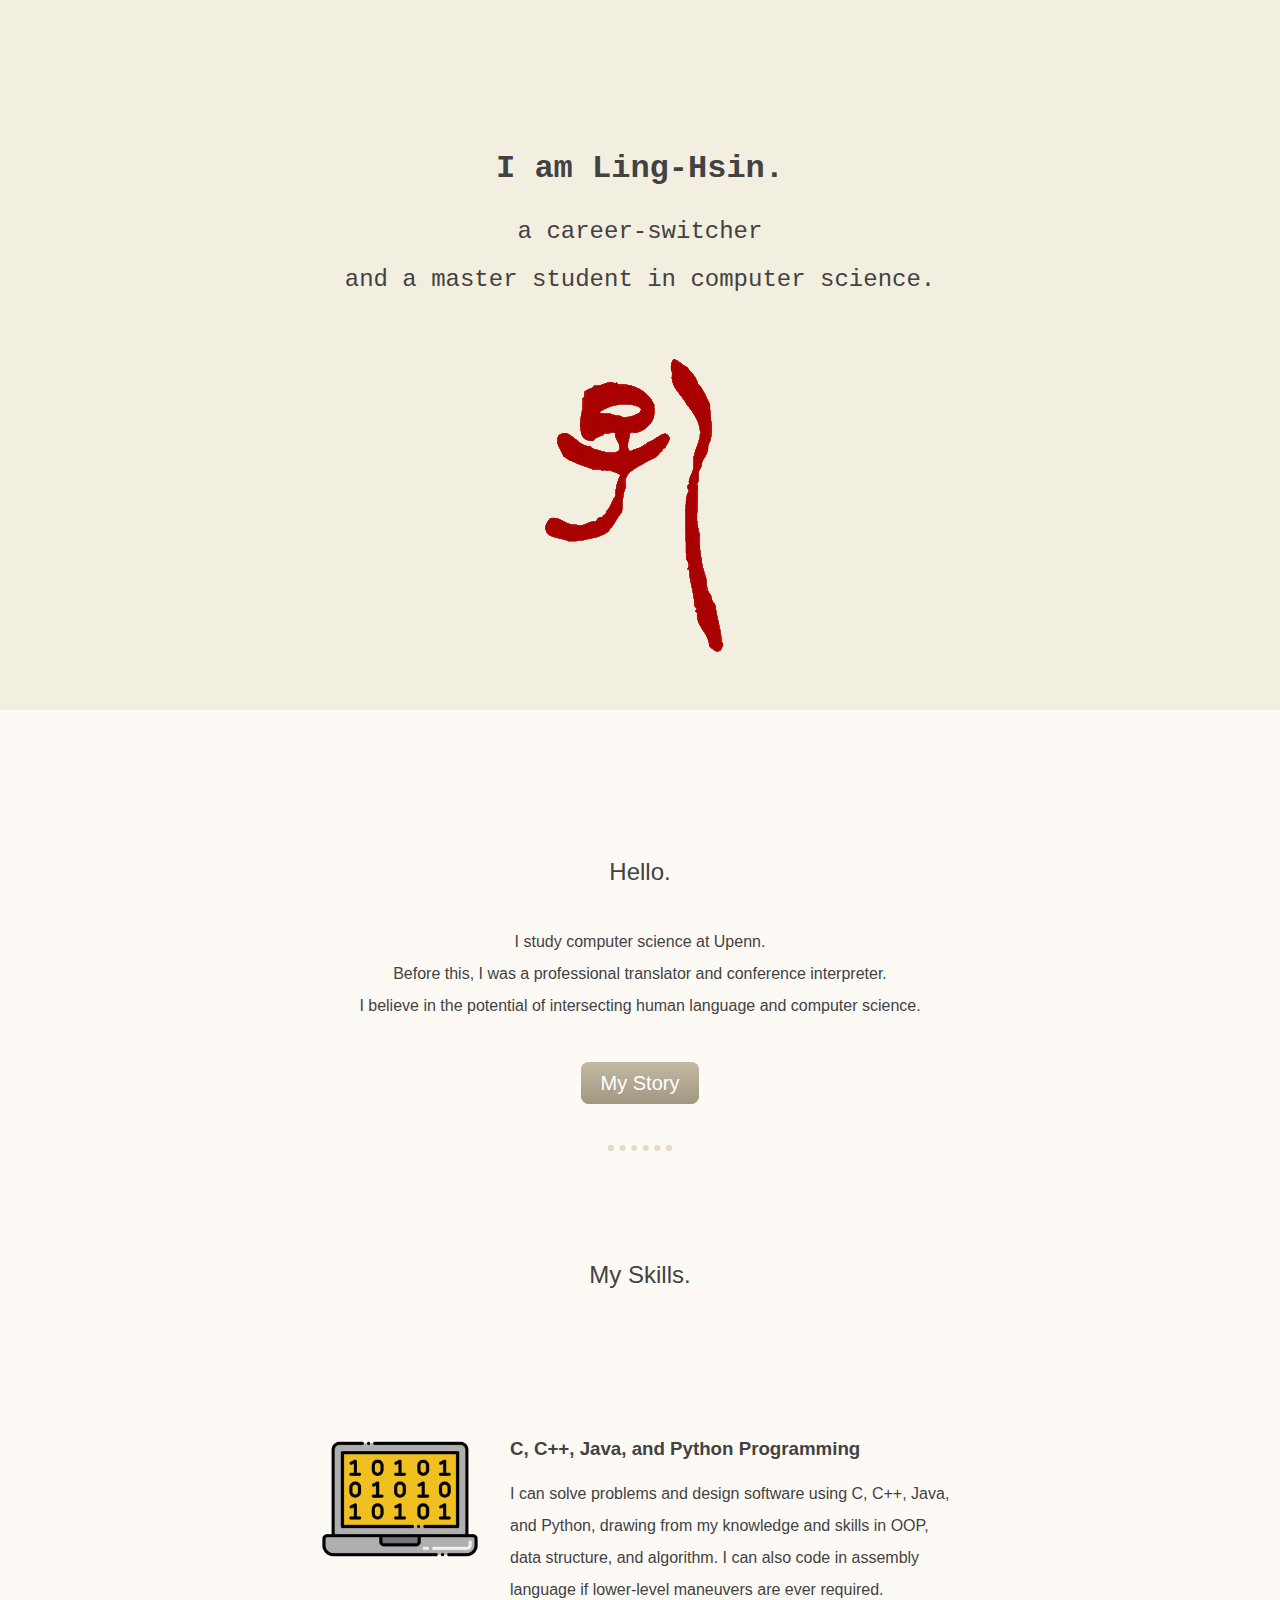
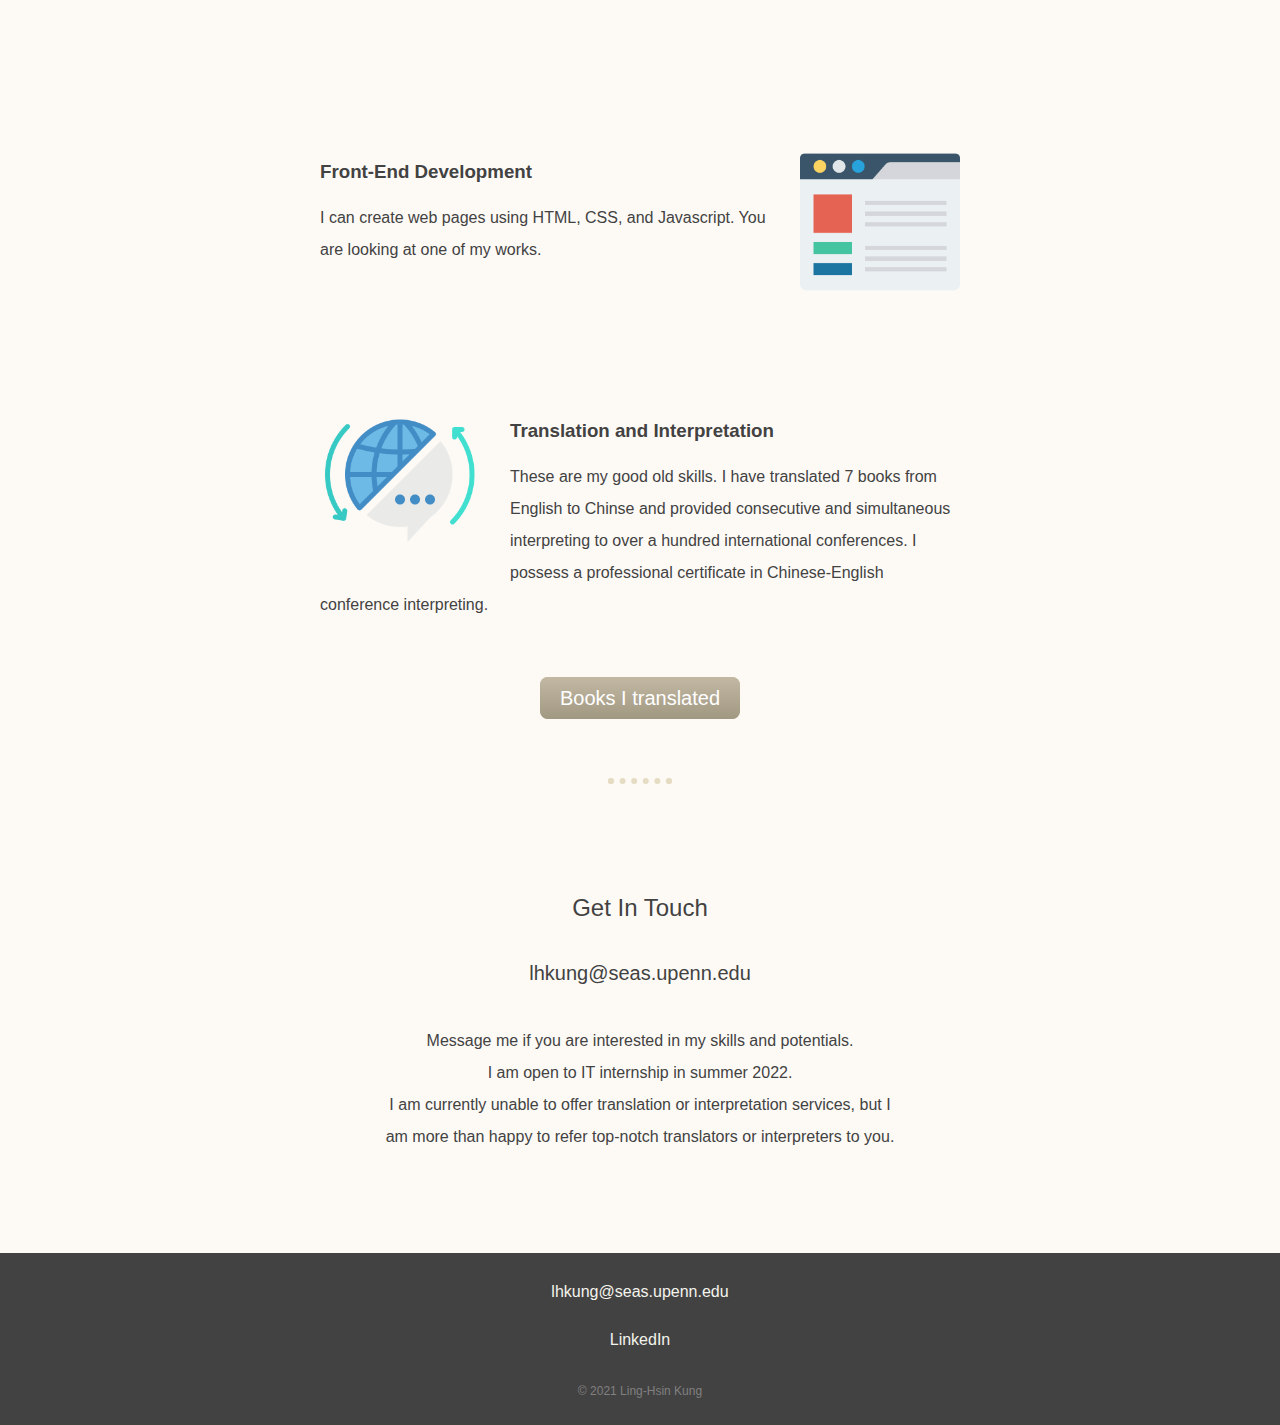
==== page/index.html @ 7a42a55a "initial commit" ====
<!DOCTYPE html>
<html lang="en" dir="ltr">
  <head>
    <meta charset="utf-8">

    <title>Ling-Hsin's Personal Site</title>
    <link rel="stylesheet" href="CSS/style.css">
    <link rel="icon" href="images/favicon.png">
  </head>
  <body>
    <div class="top-container">
      <h1>I am Ling-Hsin.</h1>
      <h2 class="subtitle">a career-switcher<br>and a master student in computer science.</h2>
      <img class="kung" src="images/kung.png" alt="">
    </div>
    <div class="middle-container">
      <div class="profile">
        <img class="figure" src="" alt="">
        <h2>Hello.</h2>
        <p class="intro">I study computer science at Upenn. <br>Before this, I was a professional translator and conference interpreter.
        <br>I believe in the potential of intersecting human language and computer science.</p>
        <a class="my-story-BTN" href="my_story.html">My Story</a>
      </div>
      <hr>
      <div class="skills">
        <h2>My Skills.</h2>
        <div class="skill-row">
          <img class="skill-image-1" src="images/programing.png" alt="">
          <h3>C, C++, Java, and Python Programming</h3>
          <p>I can solve problems and design software using C, C++, Java, and Python, drawing from my knowledge and skills in OOP, data structure, and algorithm. I can also code in assembly language if lower-level maneuvers are ever required.</p>
        </div>
        <div class="skill-row">
          <img class="skill-image-2" src="images/web.png" alt="">
          <h3>Front-End Development</h3>
          <p>I can create web pages using HTML, CSS, and Javascript. You are looking at one of my works.</p>
        </div>
        <div class="skill-row-final">
          <img class="skill-image-3" src="images/translating.png" alt="">
          <h3>Translation and Interpretation</h3>
          <p>These are my good old skills. I have translated 7 books from English to Chinse and provided consecutive and simultaneous interpreting to over a hundred international conferences. I possess a professional certificate in Chinese-English conference interpreting.</p>
        </div>
          <a class="translated-BTN" href="translated.html">Books I translated</a>
      </div>
      <br>
    <hr>
      <div class="contact-me">
        <h2>Get In Touch</h2>
        <a class="contact-link" href="mailto:lhkung@seas.upenn.edu">lhkung@seas.upenn.edu</a>
        <p class="contact-message">Message me if you are interested in my skills and potentials.
        <br> I am open to IT internship in summer 2022.
        <br> I am currently unable to offer translation or interpretation services, but I am more than happy to refer top-notch translators or interpreters to you.</p>
      </div>
    </div>
    <div class="bottom-container">
      <a class="footer-link" href="mailto:lhkung@seas.upenn.edu">lhkung@seas.upenn.edu</a>
      <a class="footer-link" href="https://www.linkedin.com/in/ling-hsin-kung-67070992/">LinkedIn</a>
      <p class="copyright">© 2021 Ling-Hsin Kung</p>
    </div>
  </body>
</html>
---- page/CSS/style.css ----
.top-container{
  position: relative;
  background-color: #F3EFE0;
  padding-top: 100px;
  height: 610px;
}
.middle-container{
  margin: 100px 0;
}
.bottom-container{
  position: relative;
  background-color: #434242;
  padding: 20px 0 10px 0;
  color: grey;
}
.subtitle{
  font-family: monospace;
}

.intro{
  width: 50%;
  margin: auto;
}
.kung{
  margin: auto;
}


h1{
  font-size: 2rem;
  margin-top: 50px;
  color: #434242;
  font-family: monospace;

}
h2{
  font-size:1.5rem;
  color: #434242;
  font-weight: normal;
  padding-bottom: 10px;
  font-family: 'Open Sans', sans-serif;
  line-height: 2;

}
body{
  background-color: #FDFAF6;
  color: #434242;
  margin:0px;
  text-align: center;
  font-family: 'Open Sans', sans-serif;
  font-weight: 300;

}
p{
  line-height: 2;
}
hr{
  border: dotted #E5DCC3 6px;
  border-bottom: none;
  width: 4%;
  margin: 100px auto;
}
a{
  color: #434242;
  margin: 10px 20px;
  text-decoration: none;
}
a:hover{
  color: ;
}
.top-cloud{
  position: absolute;
  right: 300px;
  top: 50px;
}
.bottom-cloud{
  position: absolute;
  left: 300px;
  bottom: 350px;
}
.mountain{
  position: absolute;
  bottom: 0;
  right: 300px;
}
.skill-row{
  width: 50%;
  margin: 100px auto 100px auto;
  text-align: left;
  padding: 10px;
}
.skill-row-final{
  width: 50%;
  margin: 100px auto 100px auto;
  text-align: left;
  padding-top: 10px;
  margin-bottom: 0px;

}
.skill-image-1{
  width: 25%;
  float: left;
  margin-right: 30px;
}
.skill-image-2{
  width: 25%;
  float: right;
  margin-left: 30px;
}
.skill-image-3{
  width: 25%;
  float: left;
  margin-right: 30px;
}
.contact-link{
  font-size: 1.25rem;
}
.contact-link:hover{
  color: grey;
}

.contact-message{
  width: 40%;
  margin: 40px auto 60px;
}
.copyright{
  font-size: 0.75rem;
  color: grey;
}
.footer-link{
  color: #F3F4ED;
  display: block;
  margin-bottom: 30px;
}
.footer-link:hover{
  color: grey;
}
.my-story-BTN {
  position: relative;
  top: 50px;
  margin: auto;
  background: #C2B8A3;
  background-image: -webkit-linear-gradient(top, #C2B8A3, #A19882);
  background-image: -moz-linear-gradient(top, #C2B8A3, #A19882);
  background-image: -ms-linear-gradient(top, #C2B8A3, #A19882);
  background-image: -o-linear-gradient(top, #C2B8A3, #A19882);
  background-image: linear-gradient(to bottom, #C2B8A3, #A19882);
  -webkit-border-radius: 8;
  -moz-border-radius: 8;
  border-radius: 8px;
  font-family: Arial;
  color: #ffffff;
  font-size: 20px;
  padding: 10px 20px 10px 20px;
  text-decoration: none;
}

.my-story-BTN:hover {
  background: #E6DDC6;
  text-decoration: none;
}
.translated-BTN {
  position: relative;
  top: 50px;
  margin: auto;
  background: #C2B8A3;
  background-image: -webkit-linear-gradient(top, #C2B8A3, #A19882);
  background-image: -moz-linear-gradient(top, #C2B8A3, #A19882);
  background-image: -ms-linear-gradient(top, #C2B8A3, #A19882);
  background-image: -o-linear-gradient(top, #C2B8A3, #A19882);
  background-image: linear-gradient(to bottom, #C2B8A3, #A19882);
  -webkit-border-radius: 8;
  -moz-border-radius: 8;
  border-radius: 8px;
  font-family: Arial;
  color: #ffffff;
  font-size: 20px;
  padding: 10px 20px 10px 20px;
  text-decoration: none;
}

.translated-BTN:hover {
  background: #E6DDC6;
  text-decoration: none;
}



/*My Story Page*/

.my-story-body{
  background-color: #FDFAF6;
  margin:0px;
  font-family: sans-serif;
}

.my-story-h1{
  text-align: center;
  font-size: 2rem;
  color: #434242;
  font-family: sans-serif;
  margin: 50px auto 100px auto;
}

.allegory{
  border-radius: 25px;
  width: 40%;
}

.allegory-explain{
  font-size: 1rem;
}
.story-container{
  padding-top:100px;
  padding-bottom:100px;
}
.story{
  text-align: left;
  width: 60%;
  line-height: 2;
  font-weight: 300;
  margin: 20px auto 20px auto;
}

/*Translated page*/
.book{
  padding-top:50px;

}


.TAW-E{
  position: relative;
  height: 200px;
  margin-right: 150px;
  left: 30px;
}
.TAW-C{
  height: 200px;
}
.arrow1{
  position: relative;
  bottom: 60px;
  right: 40px;
  width: 50px;
}

.TTM-E{
    height: 200px;
    margin-right: 150px;
}
.TTM-C{
  height: 200px;
}
.arrow2{
  position: relative;
  bottom: 60px;
  right: 70px;
  width: 50px;
}

.TGA-E{
  position: relative;
  height: 200px;
  margin-right: 150px;

}
.TGA-C{
  height: 200px;
}

.arrow3{
  position: relative;
  bottom: 60px;
  right: 70px;
  width: 50px;
}

.CA-E{
  position: relative;
  height: 200px;
  margin-right: 150px;

}
.CA-C{
  height: 200px;
}

.arrow4{
  position: relative;
  bottom: 60px;
  right: 70px;
  width: 50px;
}

.HOAX-E{
  position: relative;
  height: 200px;
  margin-right: 150px;

}
.HOAX-C{
  height: 200px;
}

.arrow5{
  position: relative;
  bottom: 60px;
  right: 70px;
  width: 50px;
}

.HNTDA-E{
  position: relative;
  height: 200px;
  margin-right: 150px;

}
.HNTDA-C{
  height: 200px;
}

.arrow6{
  position: relative;
  bottom: 60px;
  right: 70px;
  width: 50px;
}

.HST-E{
  position: relative;
  height: 200px;
  margin-right: 150px;

}
.HST-C{
  height: 200px;
}

.arrow7{
  position: relative;
  bottom: 60px;
  right: 70px;
  width: 50px;
}
.translated-h1{
  font-family: sans-serif;
  margin-bottom: 50px;
}

.earth{
  margin-top: 70px;
  width: 10%;
}
.quote{
  margin-top: 50px;
  font-weight: 300;
  font-size: 1.25rem;
}
.translated-body{
  background-color: #FDFAF6;
}

.book-intro{
  width: 40%;
  margin: 50px auto 0 auto;
  text-align: left;
}
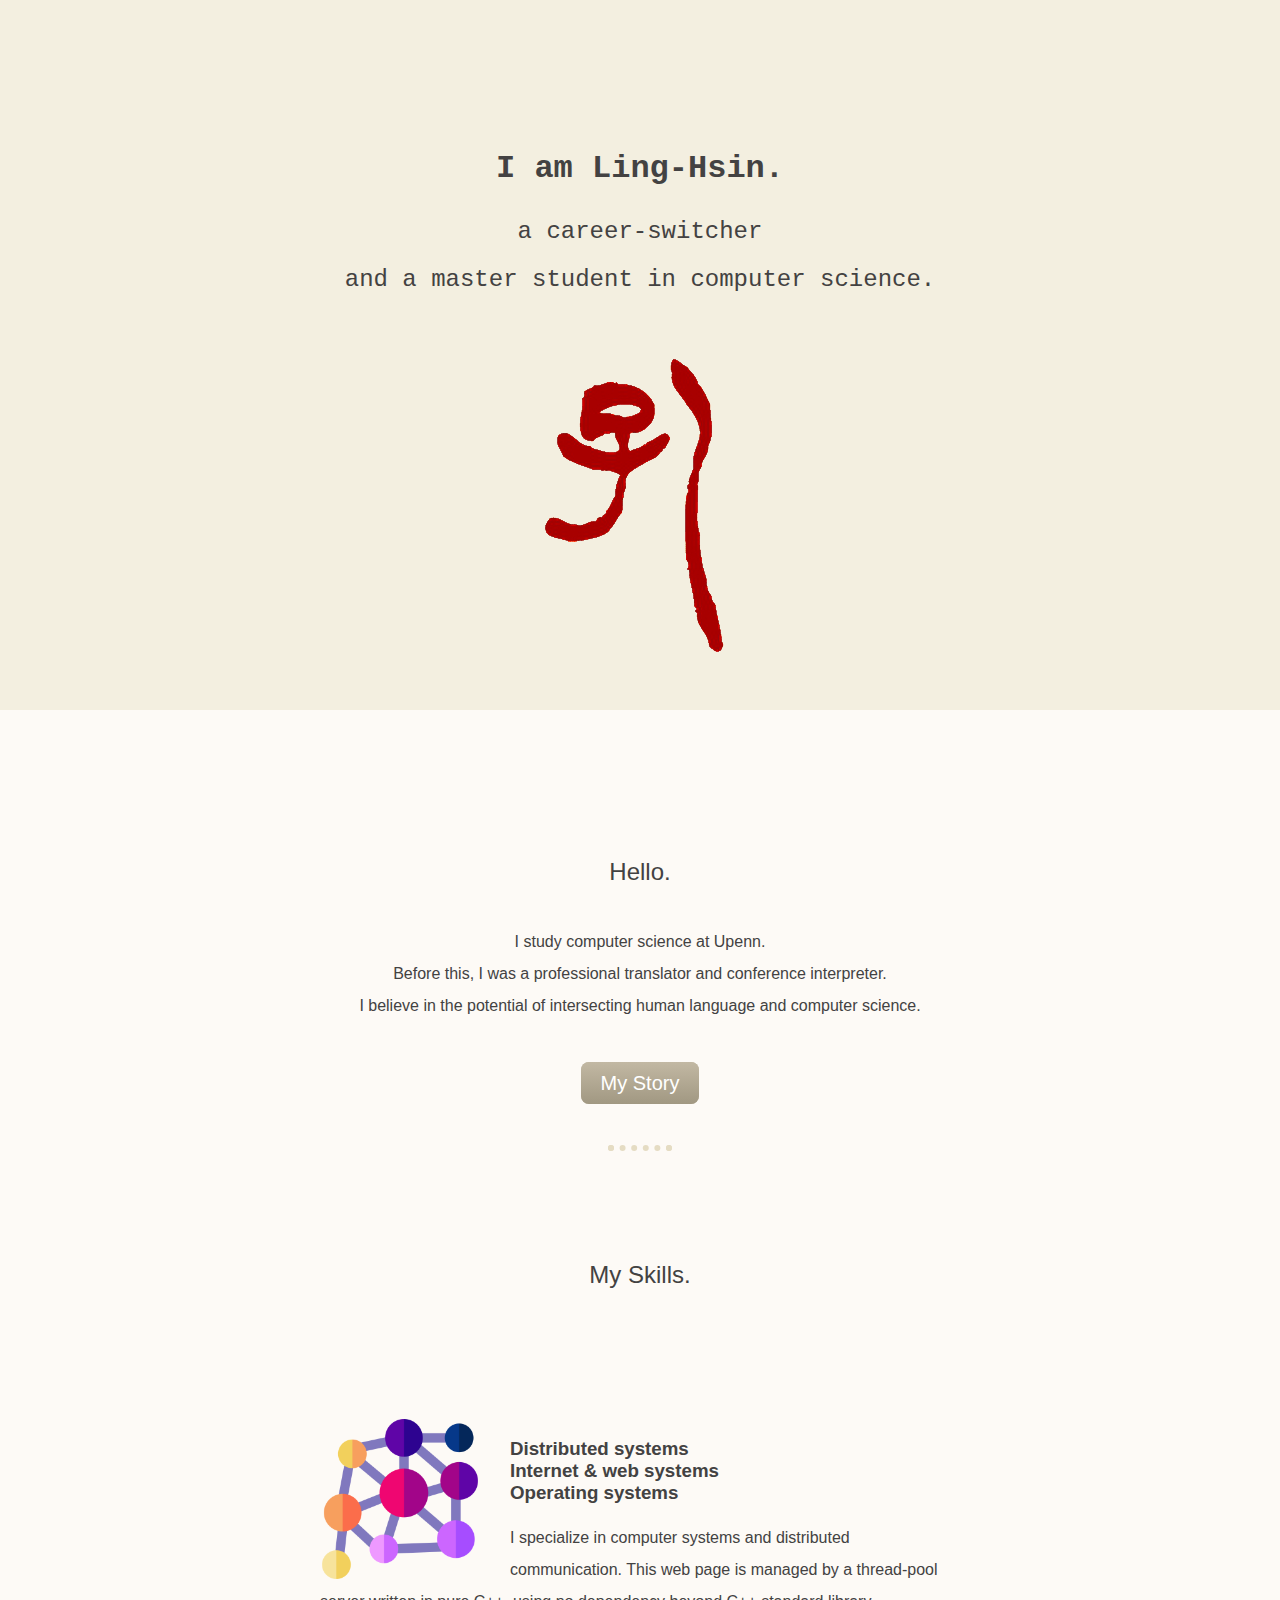
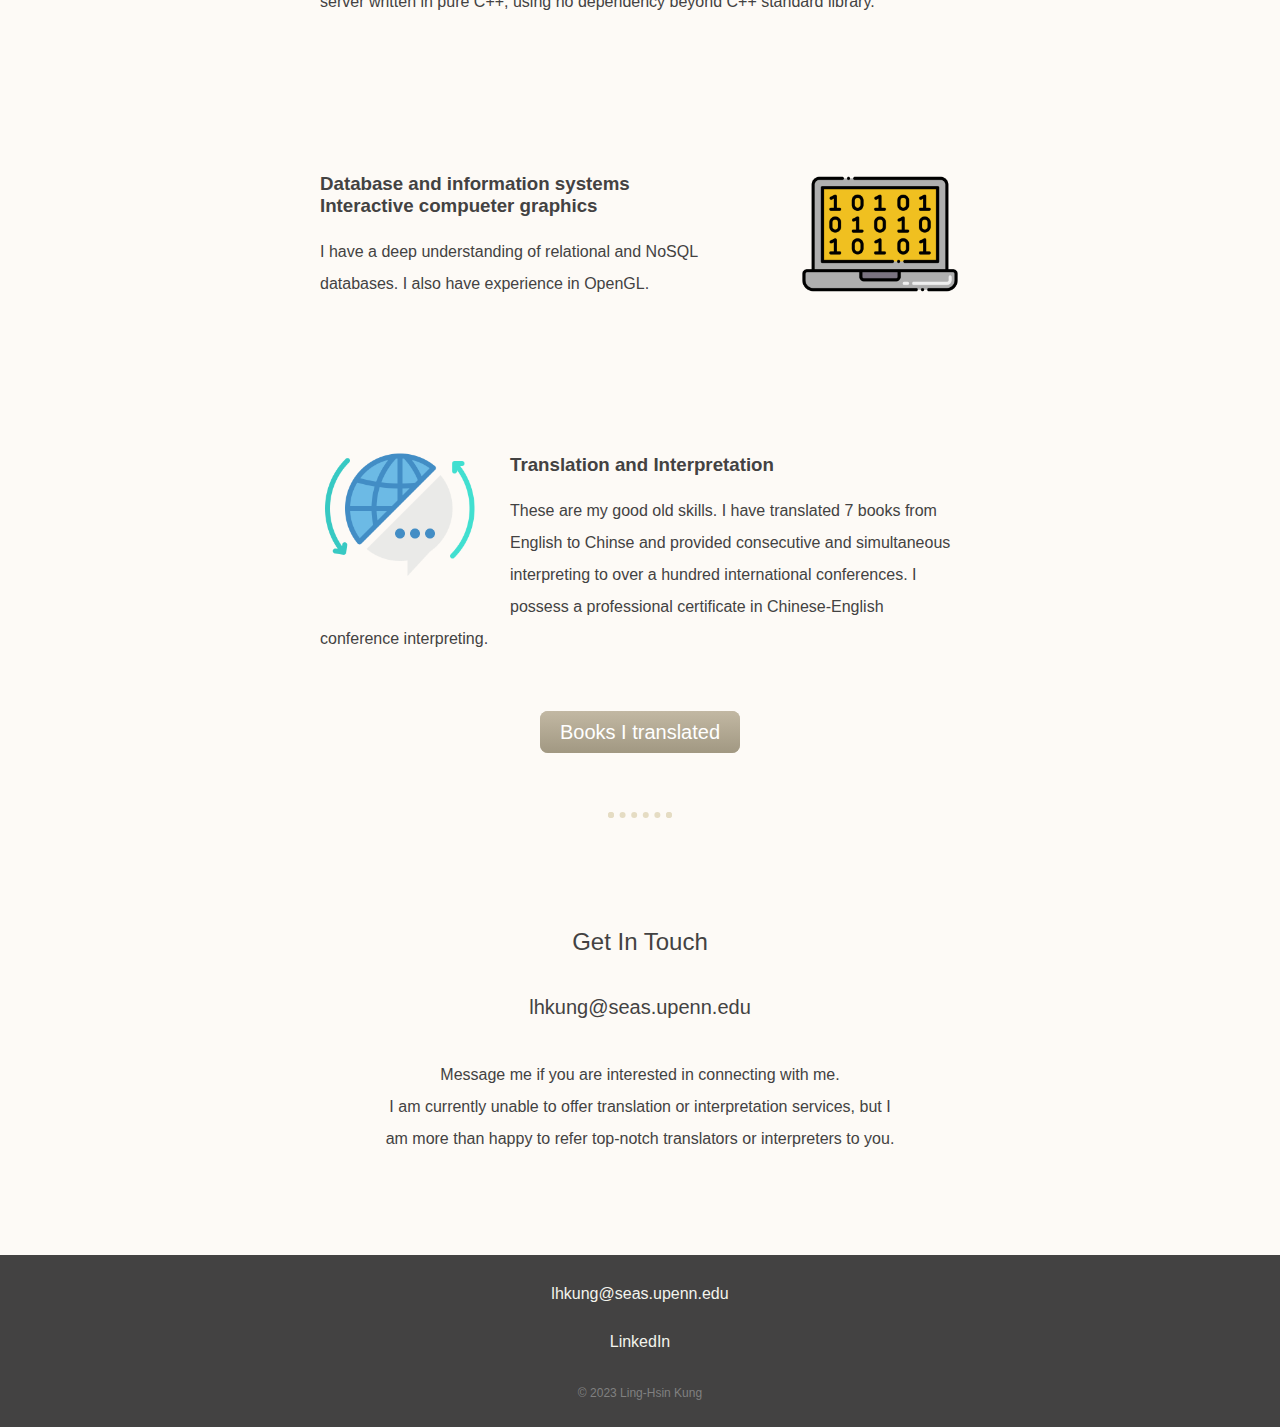
==== commit 24081f6a: "update html" ====
--- a/page/index.html
+++ b/page/index.html
@@ -25,14 +25,14 @@
       <div class="skills">
         <h2>My Skills.</h2>
         <div class="skill-row">
-          <img class="skill-image-1" src="images/programing.png" alt="">
-          <h3>C, C++, Java, and Python Programming</h3>
-          <p>I can solve problems and design software using C, C++, Java, and Python, drawing from my knowledge and skills in OOP, data structure, and algorithm. I can also code in assembly language if lower-level maneuvers are ever required.</p>
+          <img class="skill-image-1" src="images/network.png" alt="">
+          <h3>Distributed systems<br>Internet & web systems<br>Operating systems</h3>
+          <p>I specialize in computer systems and distributed communication. This web page is managed by a thread-pool server written in pure C++, using no dependency beyond C++ standard library.</p>
         </div>
         <div class="skill-row">
-          <img class="skill-image-2" src="images/web.png" alt="">
-          <h3>Front-End Development</h3>
-          <p>I can create web pages using HTML, CSS, and Javascript. You are looking at one of my works.</p>
+          <img class="skill-image-2" src="images/programing.png" alt="">
+          <h3>Database and information systems<br>Interactive compueter graphics</h3>
+          <p>I have a deep understanding of relational and NoSQL databases. I also have experience in OpenGL.</p>
         </div>
         <div class="skill-row-final">
           <img class="skill-image-3" src="images/translating.png" alt="">
@@ -46,15 +46,14 @@
       <div class="contact-me">
         <h2>Get In Touch</h2>
         <a class="contact-link" href="mailto:lhkung@seas.upenn.edu">lhkung@seas.upenn.edu</a>
-        <p class="contact-message">Message me if you are interested in my skills and potentials.
-        <br> I am open to IT internship in summer 2022.
+        <p class="contact-message">Message me if you are interested in connecting with me.
         <br> I am currently unable to offer translation or interpretation services, but I am more than happy to refer top-notch translators or interpreters to you.</p>
       </div>
     </div>
     <div class="bottom-container">
       <a class="footer-link" href="mailto:lhkung@seas.upenn.edu">lhkung@seas.upenn.edu</a>
       <a class="footer-link" href="https://www.linkedin.com/in/ling-hsin-kung-67070992/">LinkedIn</a>
-      <p class="copyright">© 2021 Ling-Hsin Kung</p>
+      <p class="copyright">© 2023 Ling-Hsin Kung</p>
     </div>
   </body>
 </html>
--- a/page/CSS/style.css
+++ b/page/CSS/style.css
@@ -25,8 +25,6 @@
 .kung{
   margin: auto;
 }
-
-
 h1{
   font-size: 2rem;
   margin-top: 50px;
@@ -50,7 +48,6 @@
   text-align: center;
   font-family: 'Open Sans', sans-serif;
   font-weight: 300;
-
 }
 p{
   line-height: 2;
@@ -65,9 +62,6 @@
   color: #434242;
   margin: 10px 20px;
   text-decoration: none;
-}
-a:hover{
-  color: ;
 }
 .top-cloud{
   position: absolute;
@@ -96,7 +90,6 @@
   text-align: left;
   padding-top: 10px;
   margin-bottom: 0px;
-
 }
 .skill-image-1{
   width: 25%;
@@ -119,7 +112,6 @@
 .contact-link:hover{
   color: grey;
 }
-
 .contact-message{
   width: 40%;
   margin: 40px auto 60px;
@@ -186,7 +178,6 @@
 }
 
 
-
 /*My Story Page*/
 
 .my-story-body{
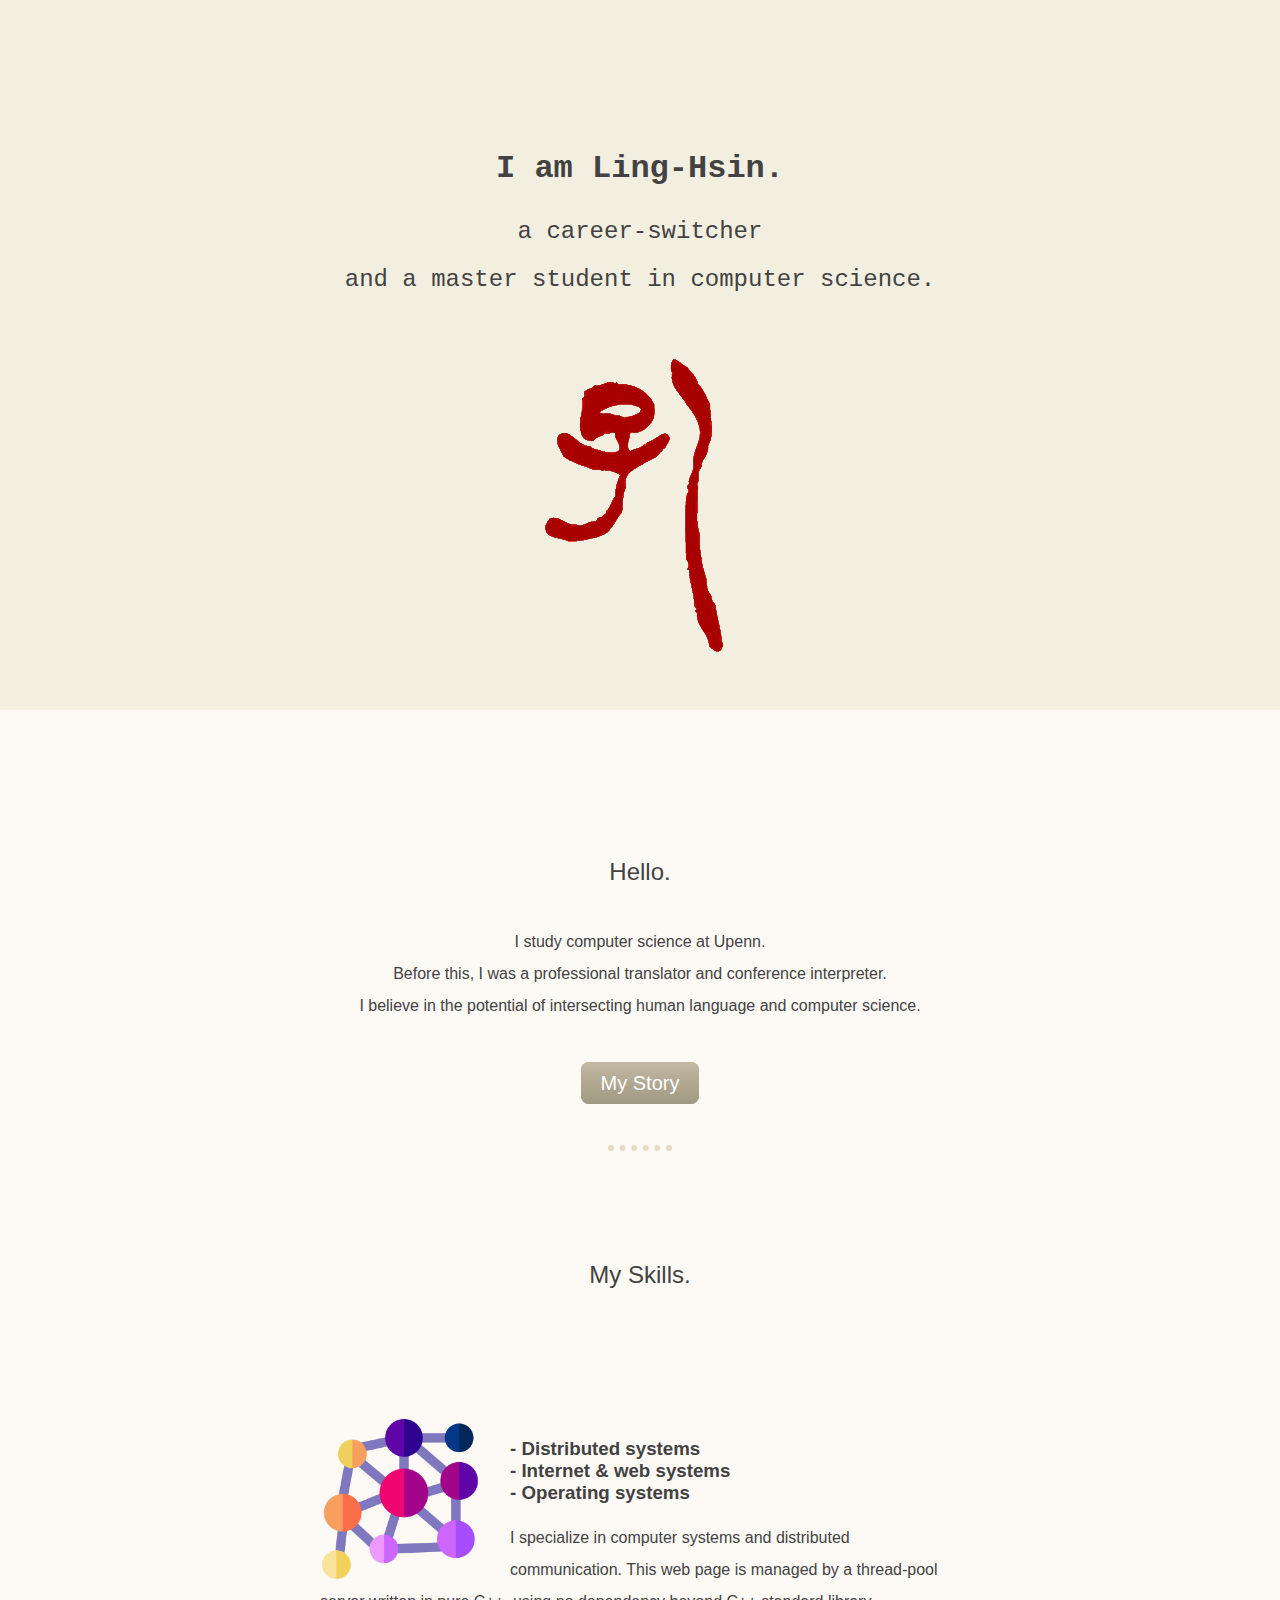
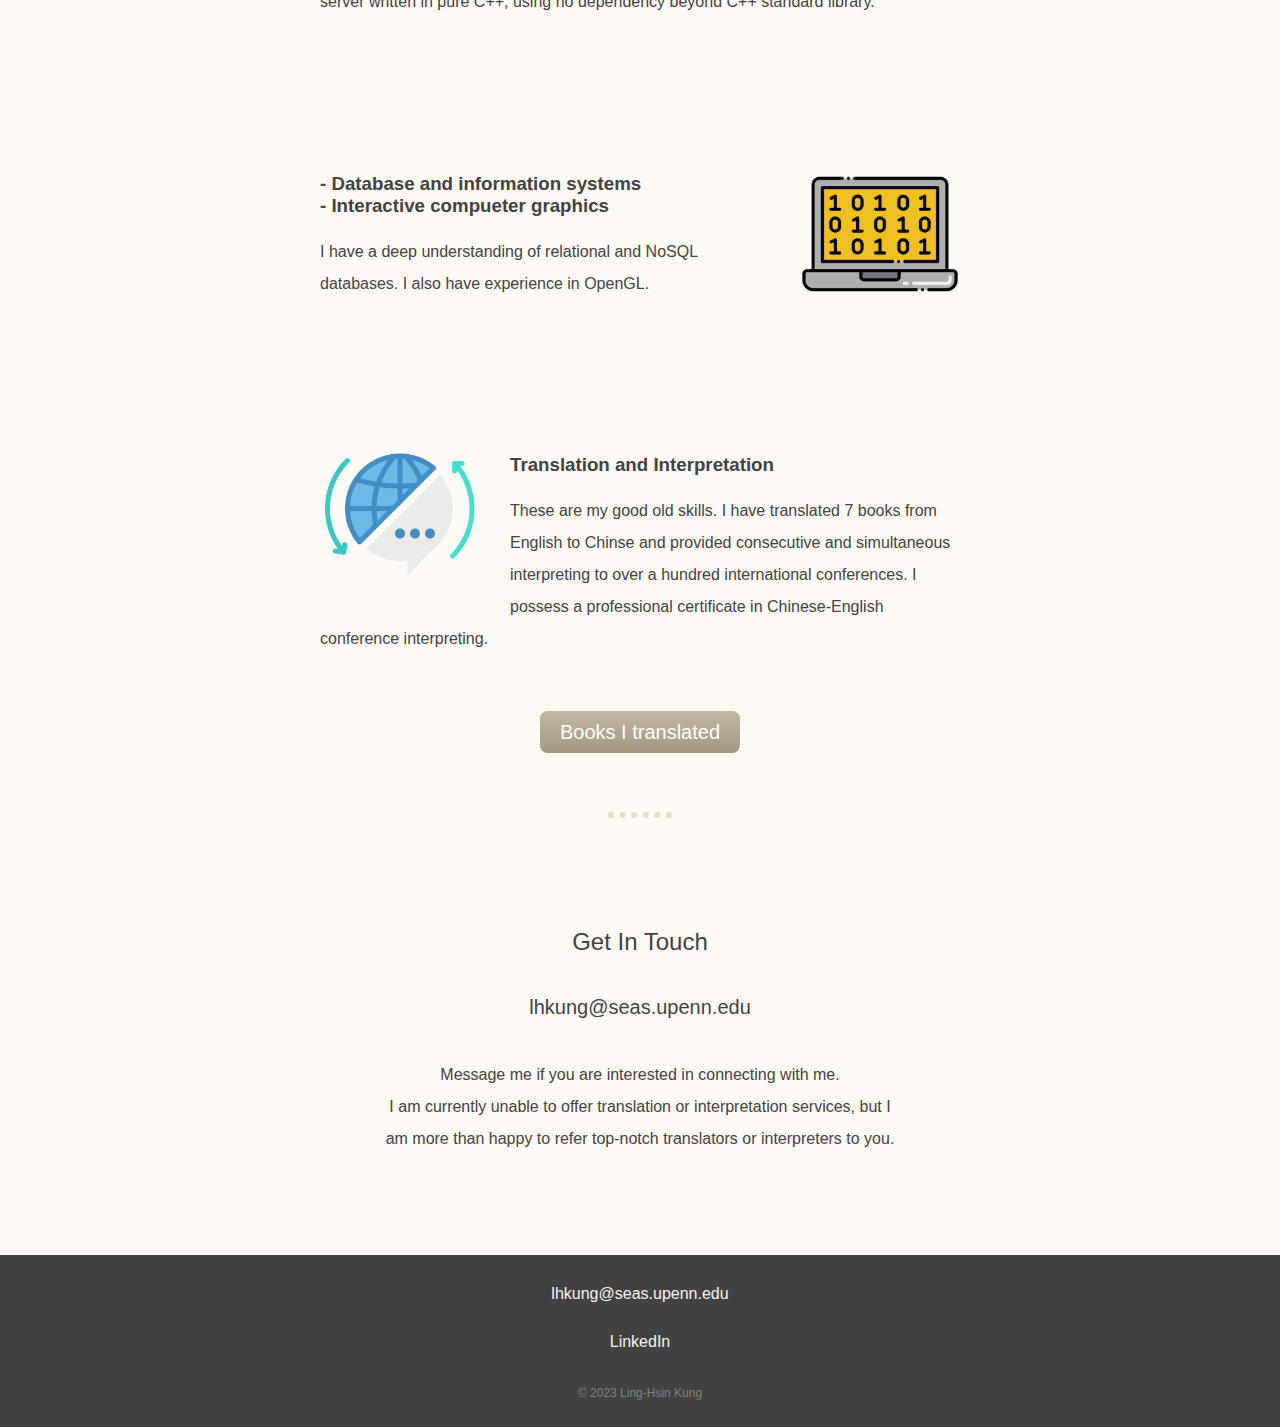
==== commit 45f17364: "delete test" ====
--- a/page/index.html
+++ b/page/index.html
@@ -26,12 +26,12 @@
         <h2>My Skills.</h2>
         <div class="skill-row">
           <img class="skill-image-1" src="images/network.png" alt="">
-          <h3>Distributed systems<br>Internet & web systems<br>Operating systems</h3>
+          <h3> - Distributed systems<br> - Internet & web systems<br> - Operating systems</h3>
           <p>I specialize in computer systems and distributed communication. This web page is managed by a thread-pool server written in pure C++, using no dependency beyond C++ standard library.</p>
         </div>
         <div class="skill-row">
           <img class="skill-image-2" src="images/programing.png" alt="">
-          <h3>Database and information systems<br>Interactive compueter graphics</h3>
+          <h3> - Database and information systems<br> - Interactive compueter graphics</h3>
           <p>I have a deep understanding of relational and NoSQL databases. I also have experience in OpenGL.</p>
         </div>
         <div class="skill-row-final">
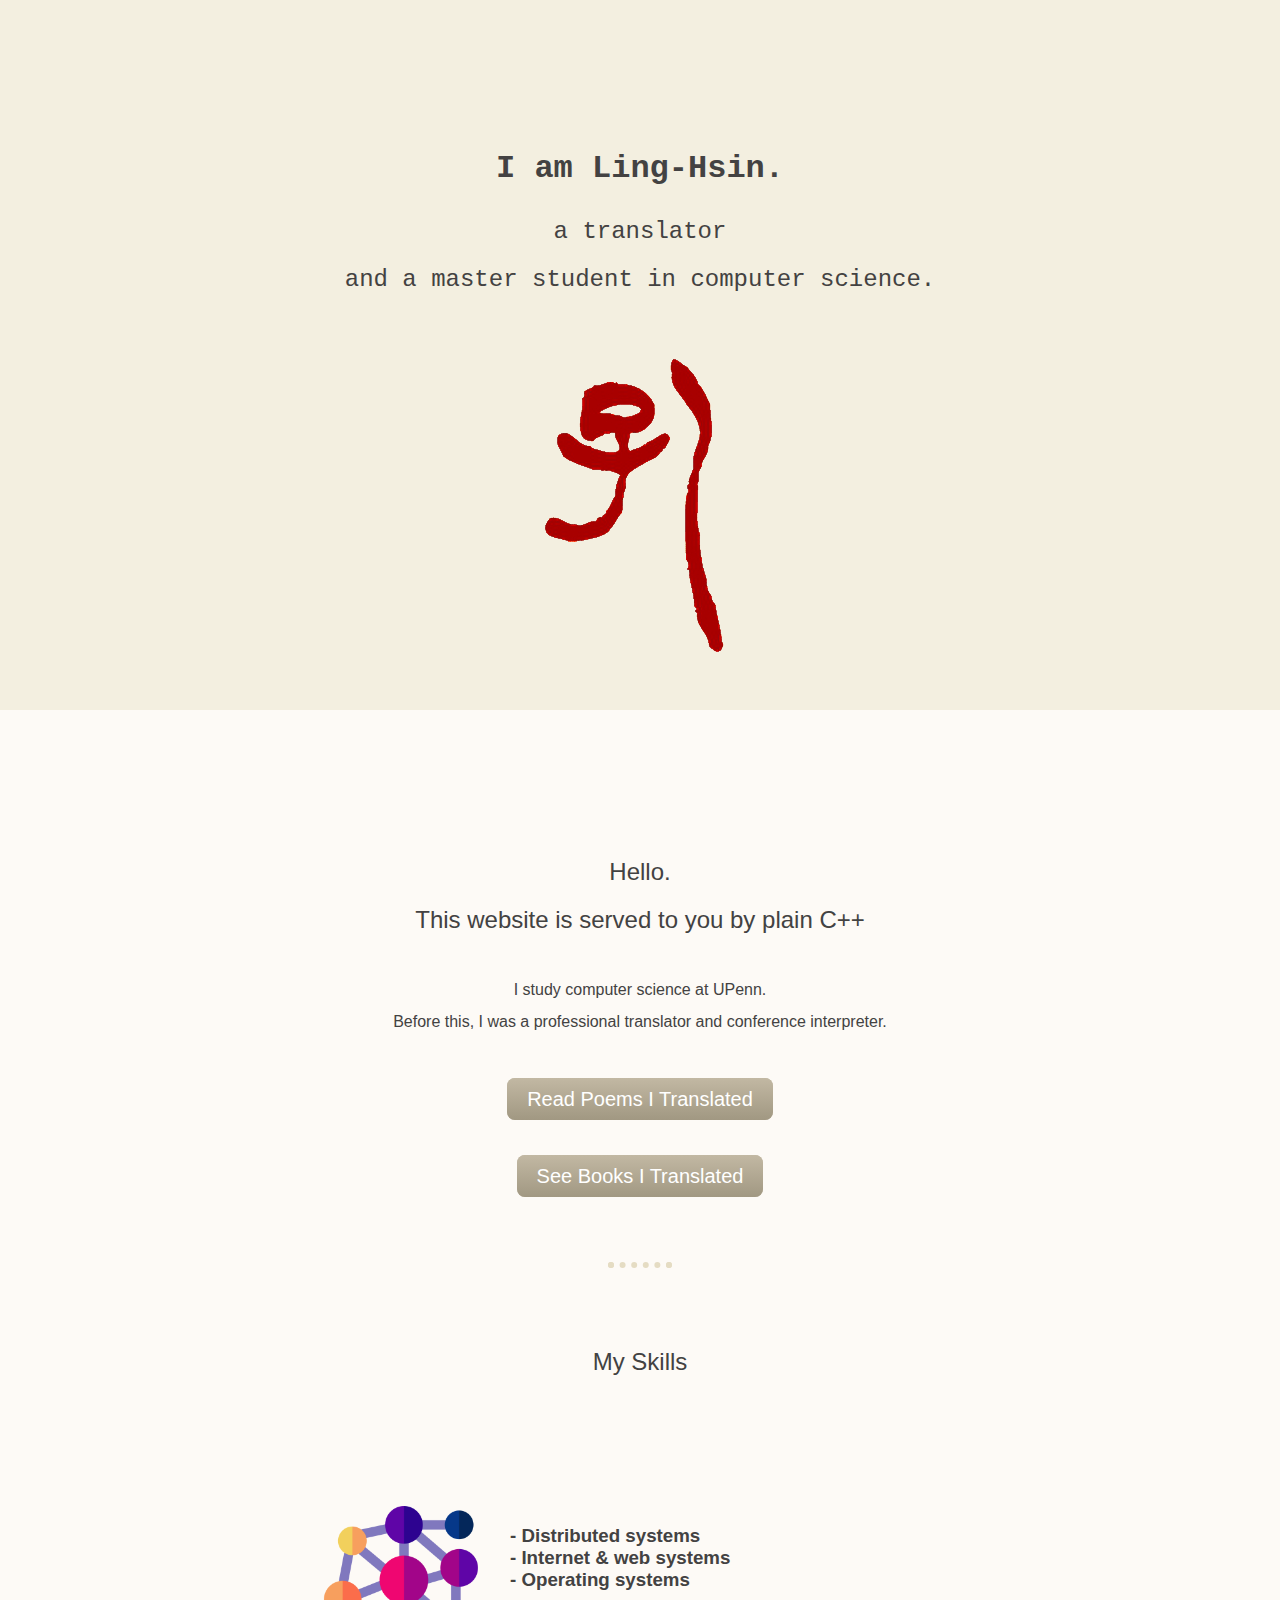
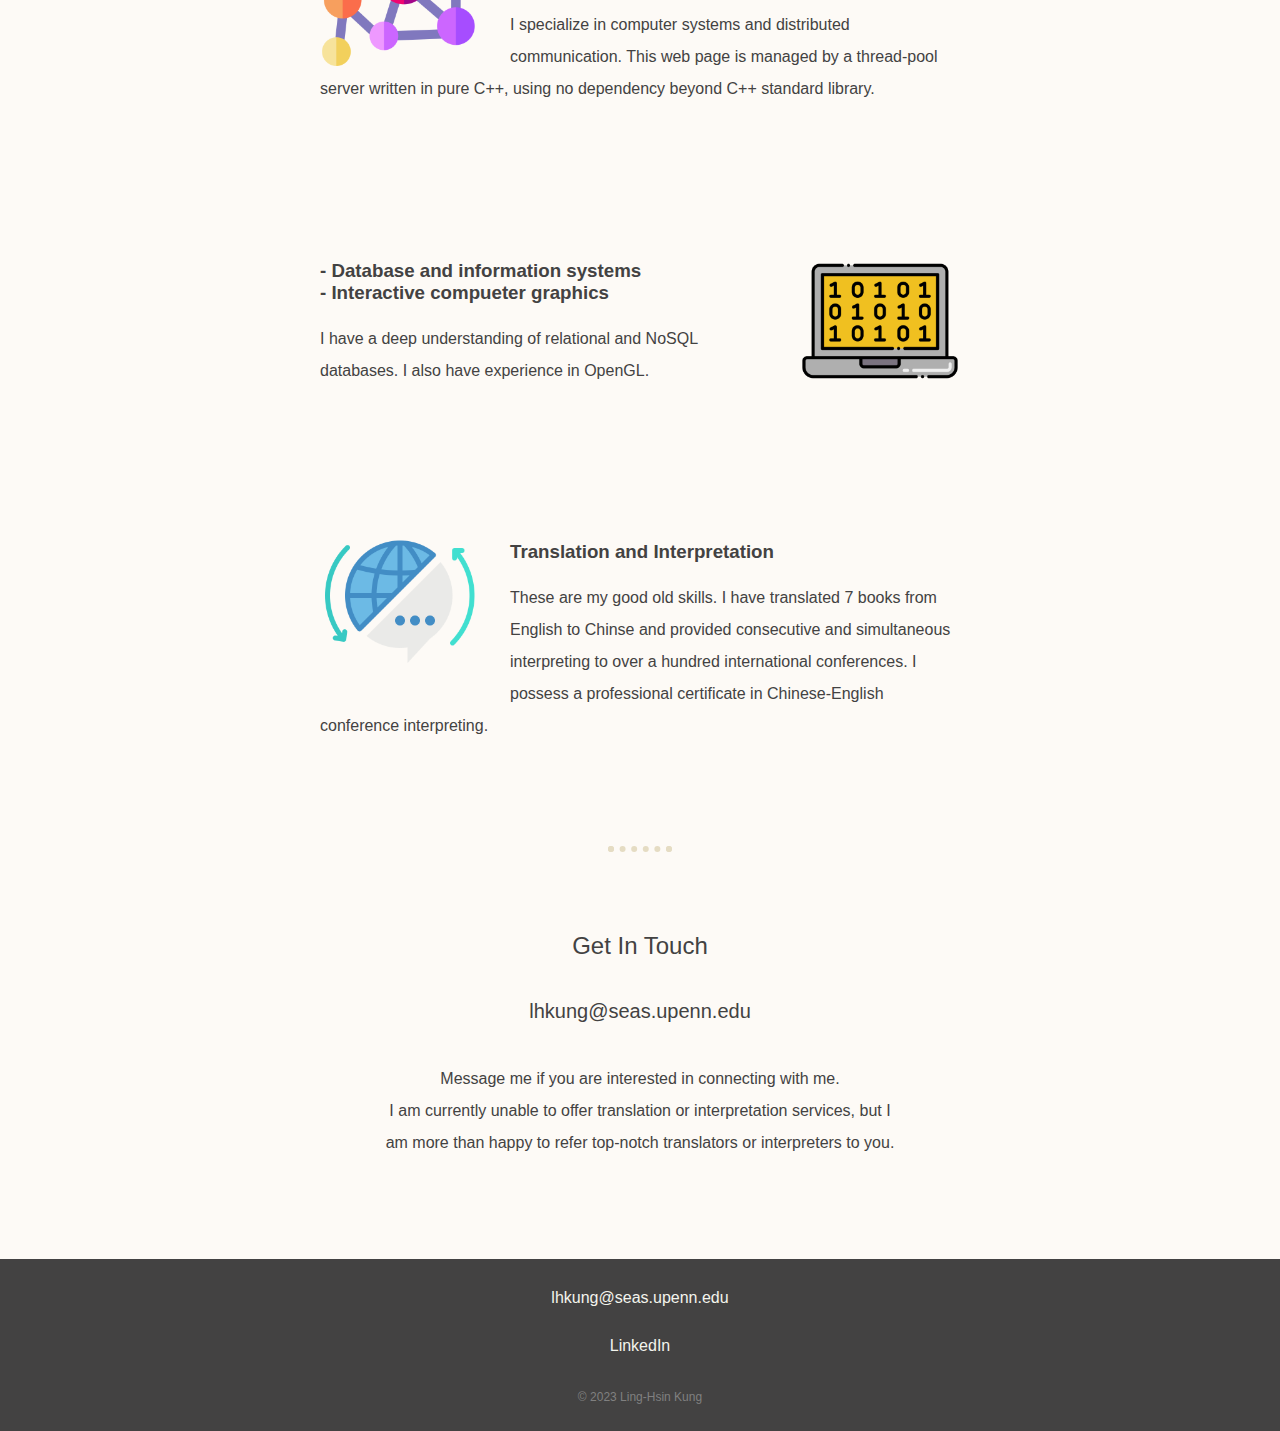
==== commit 20b05669: "revamp webvpage" ====
--- a/page/index.html
+++ b/page/index.html
@@ -10,20 +10,21 @@
   <body>
     <div class="top-container">
       <h1>I am Ling-Hsin.</h1>
-      <h2 class="subtitle">a career-switcher<br>and a master student in computer science.</h2>
+      <h2 class="subtitle">a translator<br>and a master student in computer science.</h2>
       <img class="kung" src="images/kung.png" alt="">
     </div>
     <div class="middle-container">
       <div class="profile">
         <img class="figure" src="" alt="">
-        <h2>Hello.</h2>
-        <p class="intro">I study computer science at Upenn. <br>Before this, I was a professional translator and conference interpreter.
-        <br>I believe in the potential of intersecting human language and computer science.</p>
-        <a class="my-story-BTN" href="my_story.html">My Story</a>
+        <h2>Hello.<br>This website is served to you by plain C++</h2>
+        <p class="intro">I study computer science at UPenn. <br>Before this, I was a professional translator and conference interpreter.</p>
+        <a class="my-story-BTN" href="poetry.html">Read Poems I Translated</a><br><br><br><br>
+        <a class="translated-BTN" href="translated.html">See Books I Translated</a>
+        <br><br><br><br>
       </div>
       <hr>
       <div class="skills">
-        <h2>My Skills.</h2>
+        <h2>My Skills</h2>
         <div class="skill-row">
           <img class="skill-image-1" src="images/network.png" alt="">
           <h3> - Distributed systems<br> - Internet & web systems<br> - Operating systems</h3>
@@ -39,7 +40,6 @@
           <h3>Translation and Interpretation</h3>
           <p>These are my good old skills. I have translated 7 books from English to Chinse and provided consecutive and simultaneous interpreting to over a hundred international conferences. I possess a professional certificate in Chinese-English conference interpreting.</p>
         </div>
-          <a class="translated-BTN" href="translated.html">Books I translated</a>
       </div>
       <br>
     <hr>
--- a/page/CSS/style.css
+++ b/page/CSS/style.css
@@ -56,7 +56,7 @@
   border: dotted #E5DCC3 6px;
   border-bottom: none;
   width: 4%;
-  margin: 100px auto;
+  margin: 70px auto;
 }
 a{
   color: #434242;
@@ -131,6 +131,7 @@
 .my-story-BTN {
   position: relative;
   top: 50px;
+  bottom: 50px;
   margin: auto;
   background: #C2B8A3;
   background-image: -webkit-linear-gradient(top, #C2B8A3, #A19882);
@@ -155,6 +156,7 @@
 .translated-BTN {
   position: relative;
   top: 50px;
+  bottom: 50px;
   margin: auto;
   background: #C2B8A3;
   background-image: -webkit-linear-gradient(top, #C2B8A3, #A19882);
@@ -179,7 +181,12 @@
 
 
 /*My Story Page*/
-
+.poetry-hr{
+  border: dotted #E5DCC3 6px;
+  border-bottom: none;
+  width: 4%;
+  margin: 30px auto;
+}
 .my-story-body{
   background-color: #FDFAF6;
   margin:0px;
@@ -202,13 +209,21 @@
 .allegory-explain{
   font-size: 1rem;
 }
-.story-container{
-  padding-top:100px;
-  padding-bottom:100px;
-}
-.story{
-  text-align: left;
-  width: 60%;
+.chinese-container{
+  margin-left: 30%;
+  padding-top:30px;
+  padding-bottom:20px;
+}
+.chinese{
+  font-family: "Helvetica", "Arial","微軟正黑體","黑體-繁","LiHei Pro", sans-serif;
+  text-align: left;
+}
+.translated-container{
+  margin-left: 30%;
+  padding-bottom:30px;
+}
+.translation{
+  text-align: left;
   line-height: 2;
   font-weight: 300;
   margin: 20px auto 20px auto;
@@ -219,8 +234,6 @@
   padding-top:50px;
 
 }
-
-
 .TAW-E{
   position: relative;
   height: 200px;
@@ -328,7 +341,6 @@
 .HST-C{
   height: 200px;
 }
-
 .arrow7{
   position: relative;
   bottom: 60px;
@@ -339,7 +351,6 @@
   font-family: sans-serif;
   margin-bottom: 50px;
 }
-
 .earth{
   margin-top: 70px;
   width: 10%;
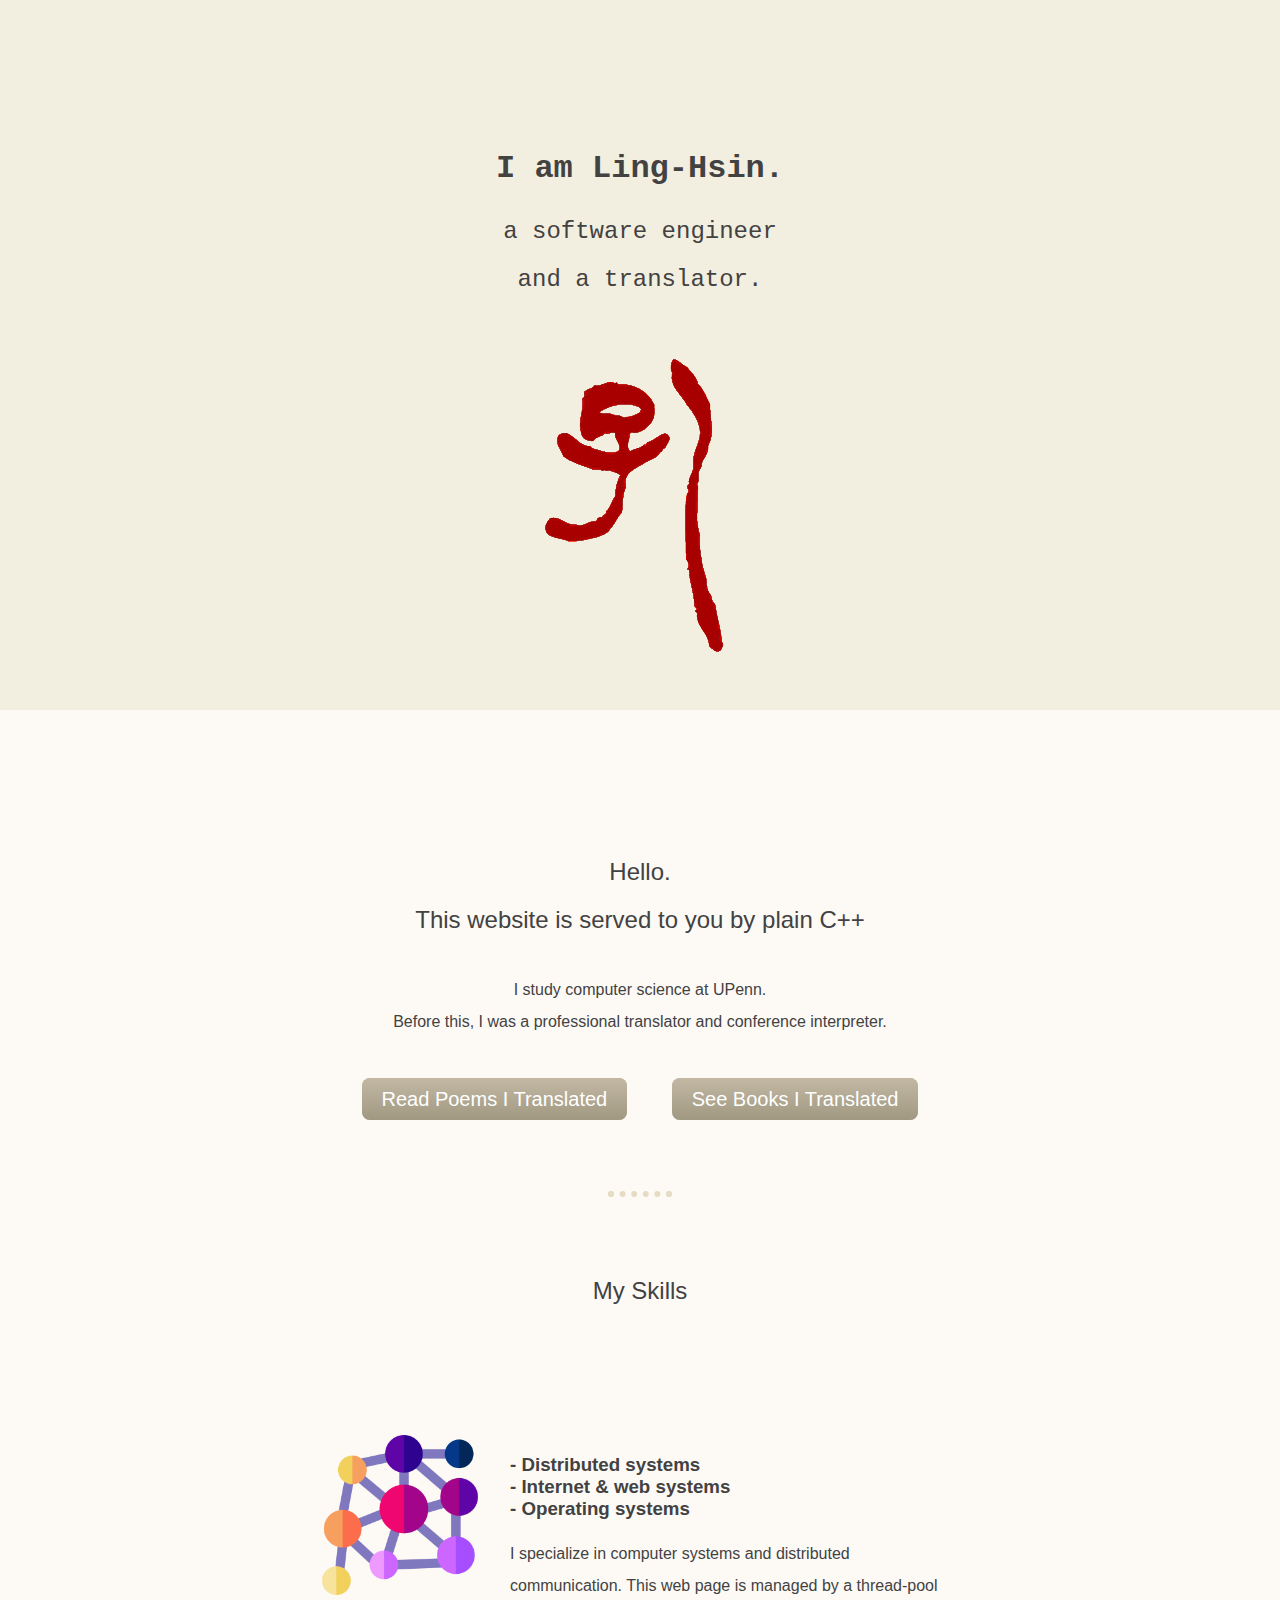
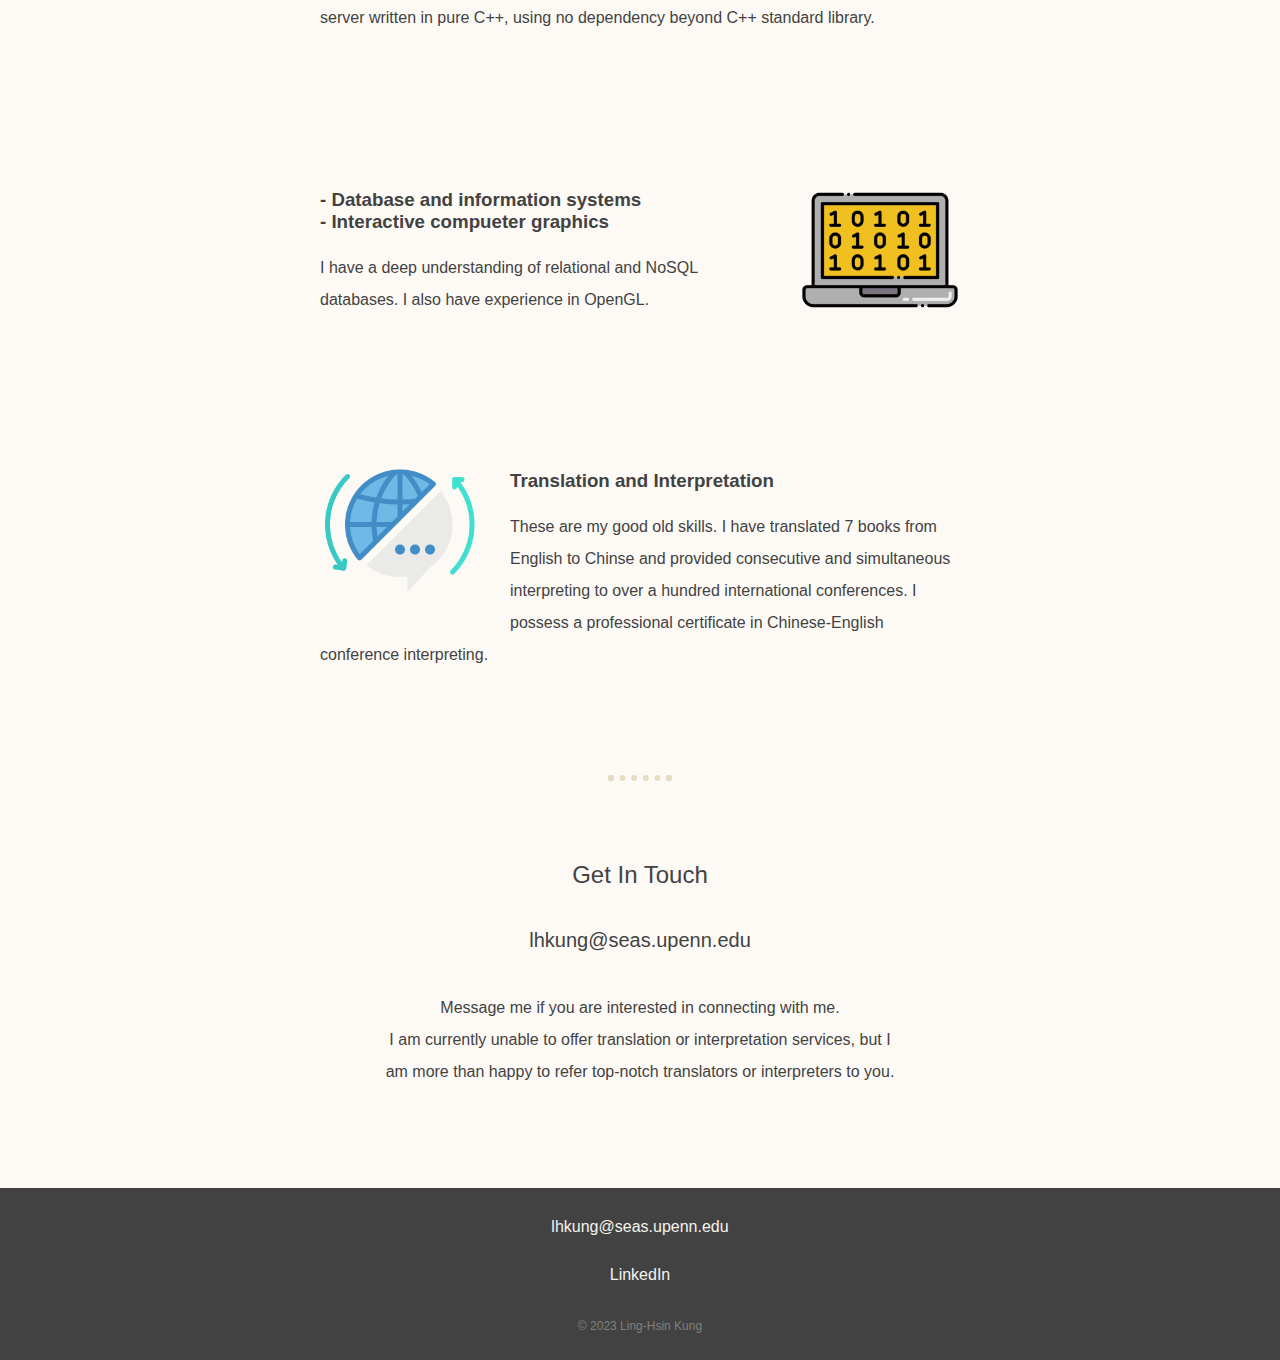
==== commit 983e5afa: "update html" ====
--- a/page/index.html
+++ b/page/index.html
@@ -10,7 +10,7 @@
   <body>
     <div class="top-container">
       <h1>I am Ling-Hsin.</h1>
-      <h2 class="subtitle">a translator<br>and a master student in computer science.</h2>
+      <h2 class="subtitle">a software engineer<br>and a translator.</h2>
       <img class="kung" src="images/kung.png" alt="">
     </div>
     <div class="middle-container">
@@ -18,9 +18,10 @@
         <img class="figure" src="" alt="">
         <h2>Hello.<br>This website is served to you by plain C++</h2>
         <p class="intro">I study computer science at UPenn. <br>Before this, I was a professional translator and conference interpreter.</p>
-        <a class="my-story-BTN" href="poetry.html">Read Poems I Translated</a><br><br><br><br>
-        <a class="translated-BTN" href="translated.html">See Books I Translated</a>
-        <br><br><br><br>
+      </div>
+      <div class="buttons-container">
+        <a class="poetry-BTN" href="poetry.html">Read Poems I Translated</a>
+        <a class="books-BTN" href="translated.html">See Books I Translated</a>
       </div>
       <hr>
       <div class="skills">
--- a/page/CSS/style.css
+++ b/page/CSS/style.css
@@ -17,7 +17,10 @@
 .subtitle{
   font-family: monospace;
 }
-
+.buttons-container {
+  margin: auto;
+  padding-bottom: 60px;
+}
 .intro{
   width: 50%;
   margin: auto;
@@ -128,11 +131,10 @@
 .footer-link:hover{
   color: grey;
 }
-.my-story-BTN {
+.poetry-BTN {
   position: relative;
   top: 50px;
   bottom: 50px;
-  margin: auto;
   background: #C2B8A3;
   background-image: -webkit-linear-gradient(top, #C2B8A3, #A19882);
   background-image: -moz-linear-gradient(top, #C2B8A3, #A19882);
@@ -149,15 +151,14 @@
   text-decoration: none;
 }
 
-.my-story-BTN:hover {
+.poetry-BTN:hover {
   background: #E6DDC6;
   text-decoration: none;
 }
-.translated-BTN {
+.books-BTN {
   position: relative;
   top: 50px;
   bottom: 50px;
-  margin: auto;
   background: #C2B8A3;
   background-image: -webkit-linear-gradient(top, #C2B8A3, #A19882);
   background-image: -moz-linear-gradient(top, #C2B8A3, #A19882);
@@ -174,7 +175,7 @@
   text-decoration: none;
 }
 
-.translated-BTN:hover {
+.books-BTN:hover {
   background: #E6DDC6;
   text-decoration: none;
 }
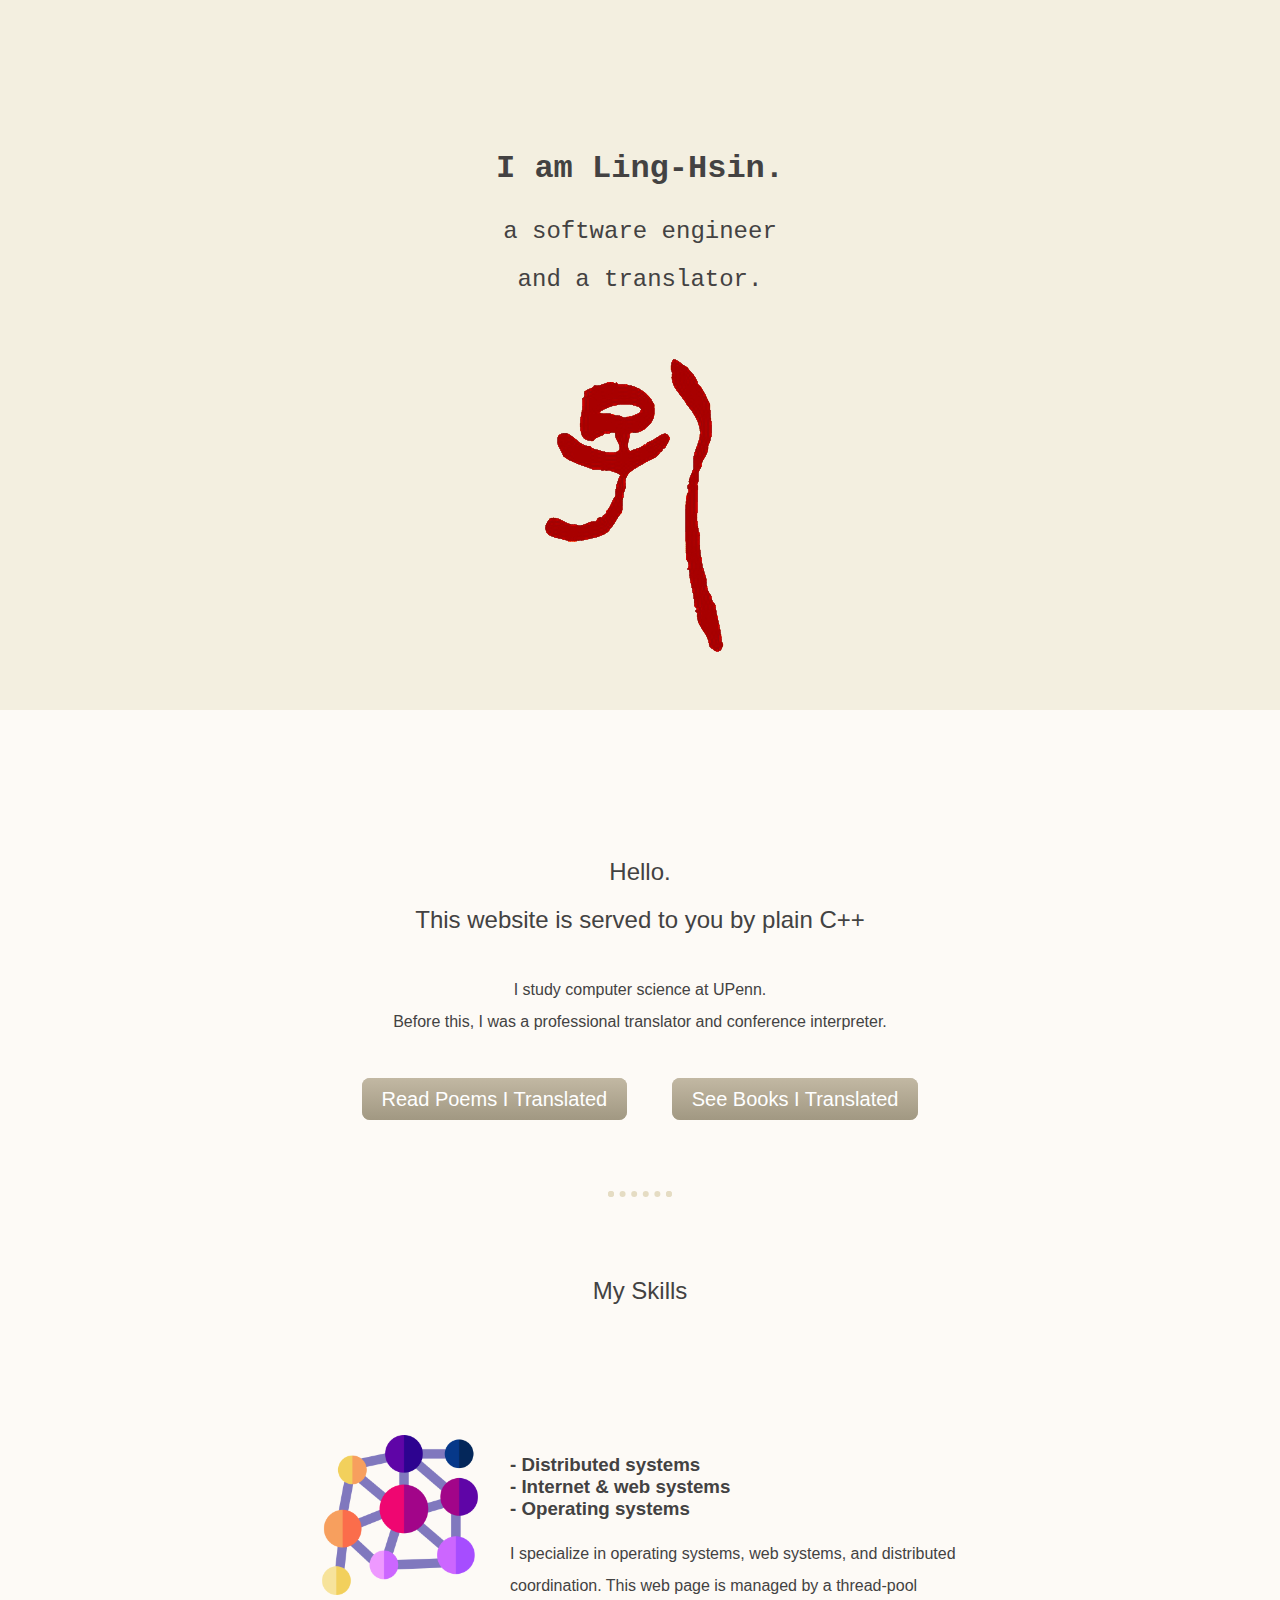
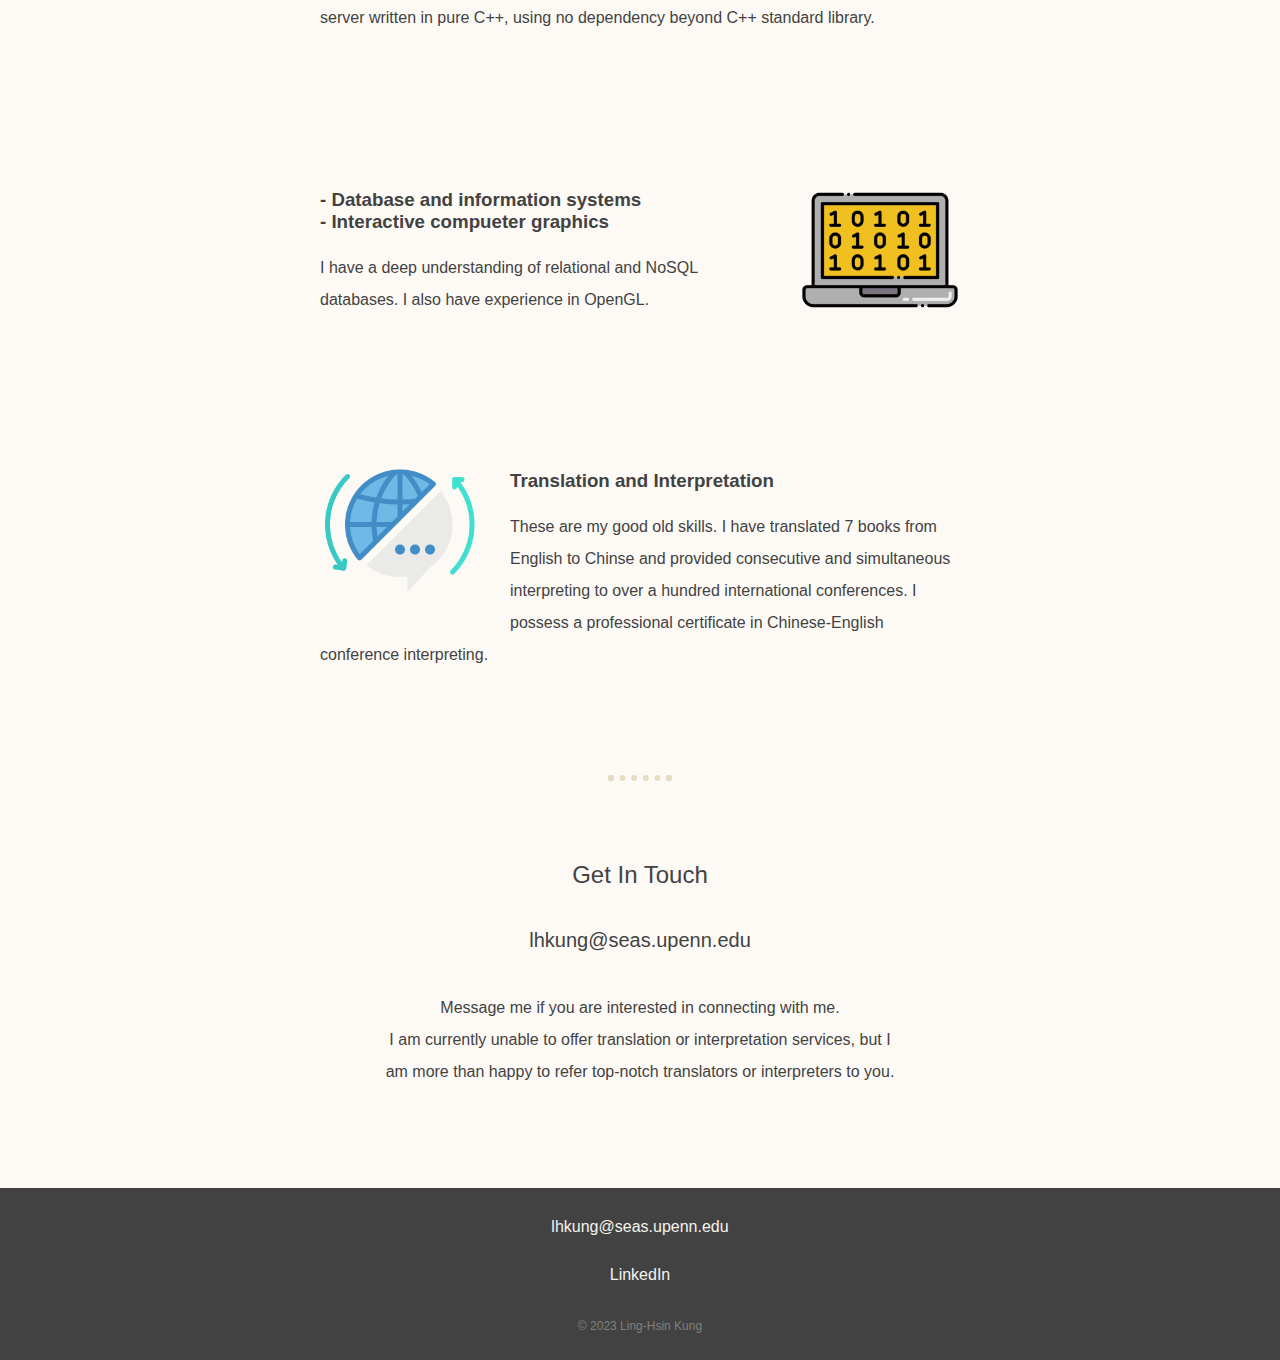
==== commit a694d22f: "server process" ====
--- a/page/index.html
+++ b/page/index.html
@@ -29,7 +29,7 @@
         <div class="skill-row">
           <img class="skill-image-1" src="images/network.png" alt="">
           <h3> - Distributed systems<br> - Internet & web systems<br> - Operating systems</h3>
-          <p>I specialize in computer systems and distributed communication. This web page is managed by a thread-pool server written in pure C++, using no dependency beyond C++ standard library.</p>
+          <p>I specialize in operating systems, web systems, and distributed coordination. This web page is managed by a thread-pool server written in pure C++, using no dependency beyond C++ standard library.</p>
         </div>
         <div class="skill-row">
           <img class="skill-image-2" src="images/programing.png" alt="">
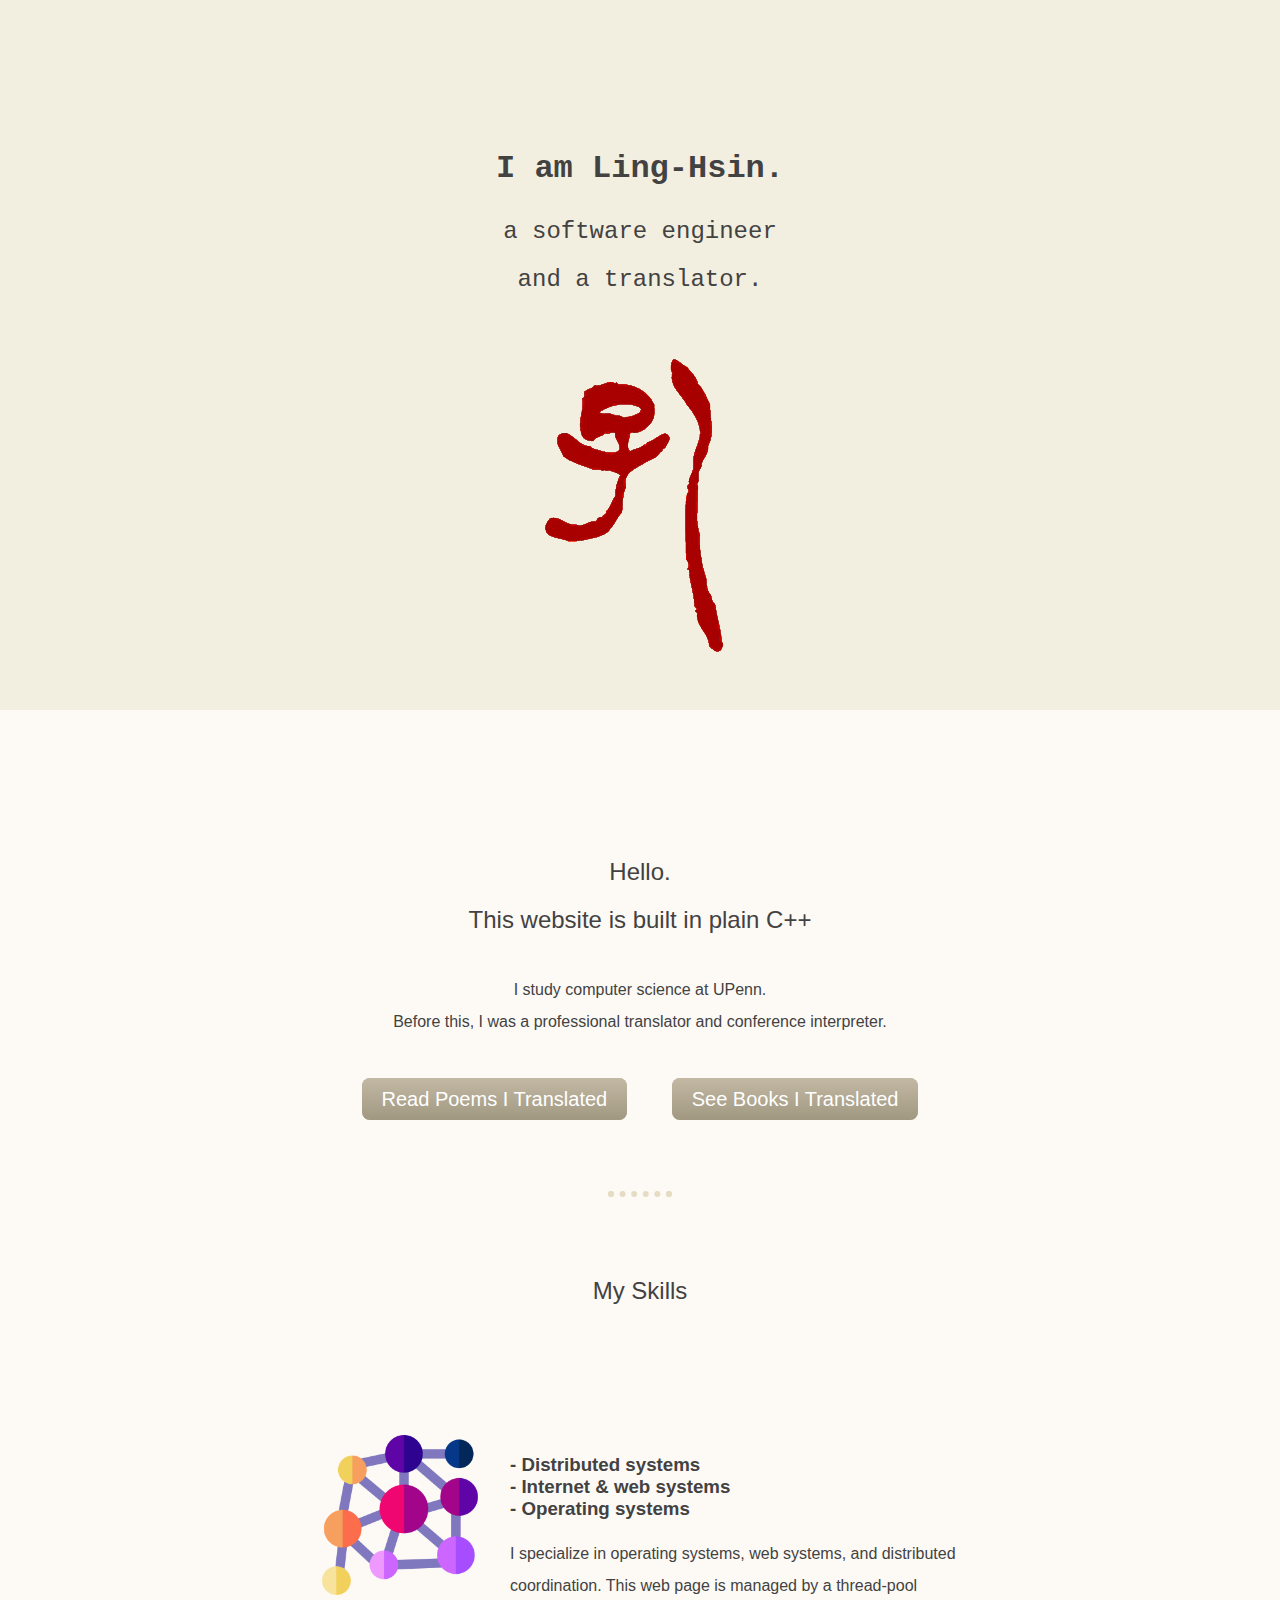
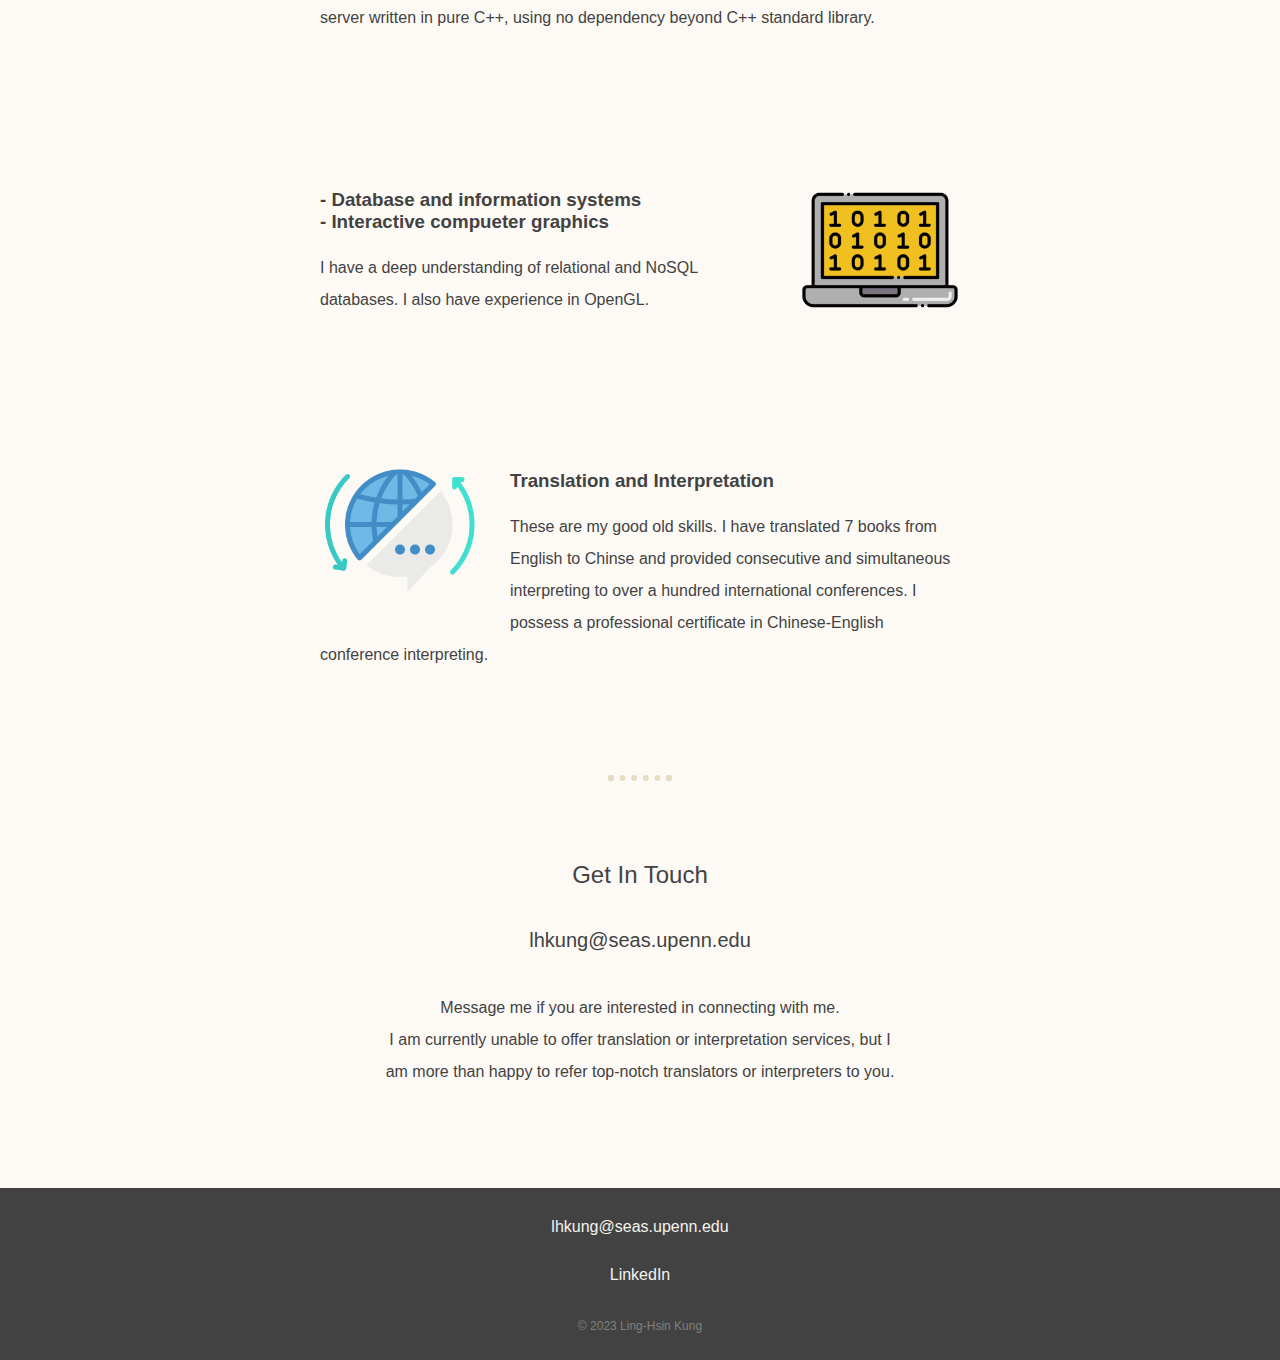
==== commit 2da197ae: "add content" ====
--- a/page/index.html
+++ b/page/index.html
@@ -16,7 +16,7 @@
     <div class="middle-container">
       <div class="profile">
         <img class="figure" src="" alt="">
-        <h2>Hello.<br>This website is served to you by plain C++</h2>
+        <h2>Hello.<br>This website is built in plain C++</h2>
         <p class="intro">I study computer science at UPenn. <br>Before this, I was a professional translator and conference interpreter.</p>
       </div>
       <div class="buttons-container">
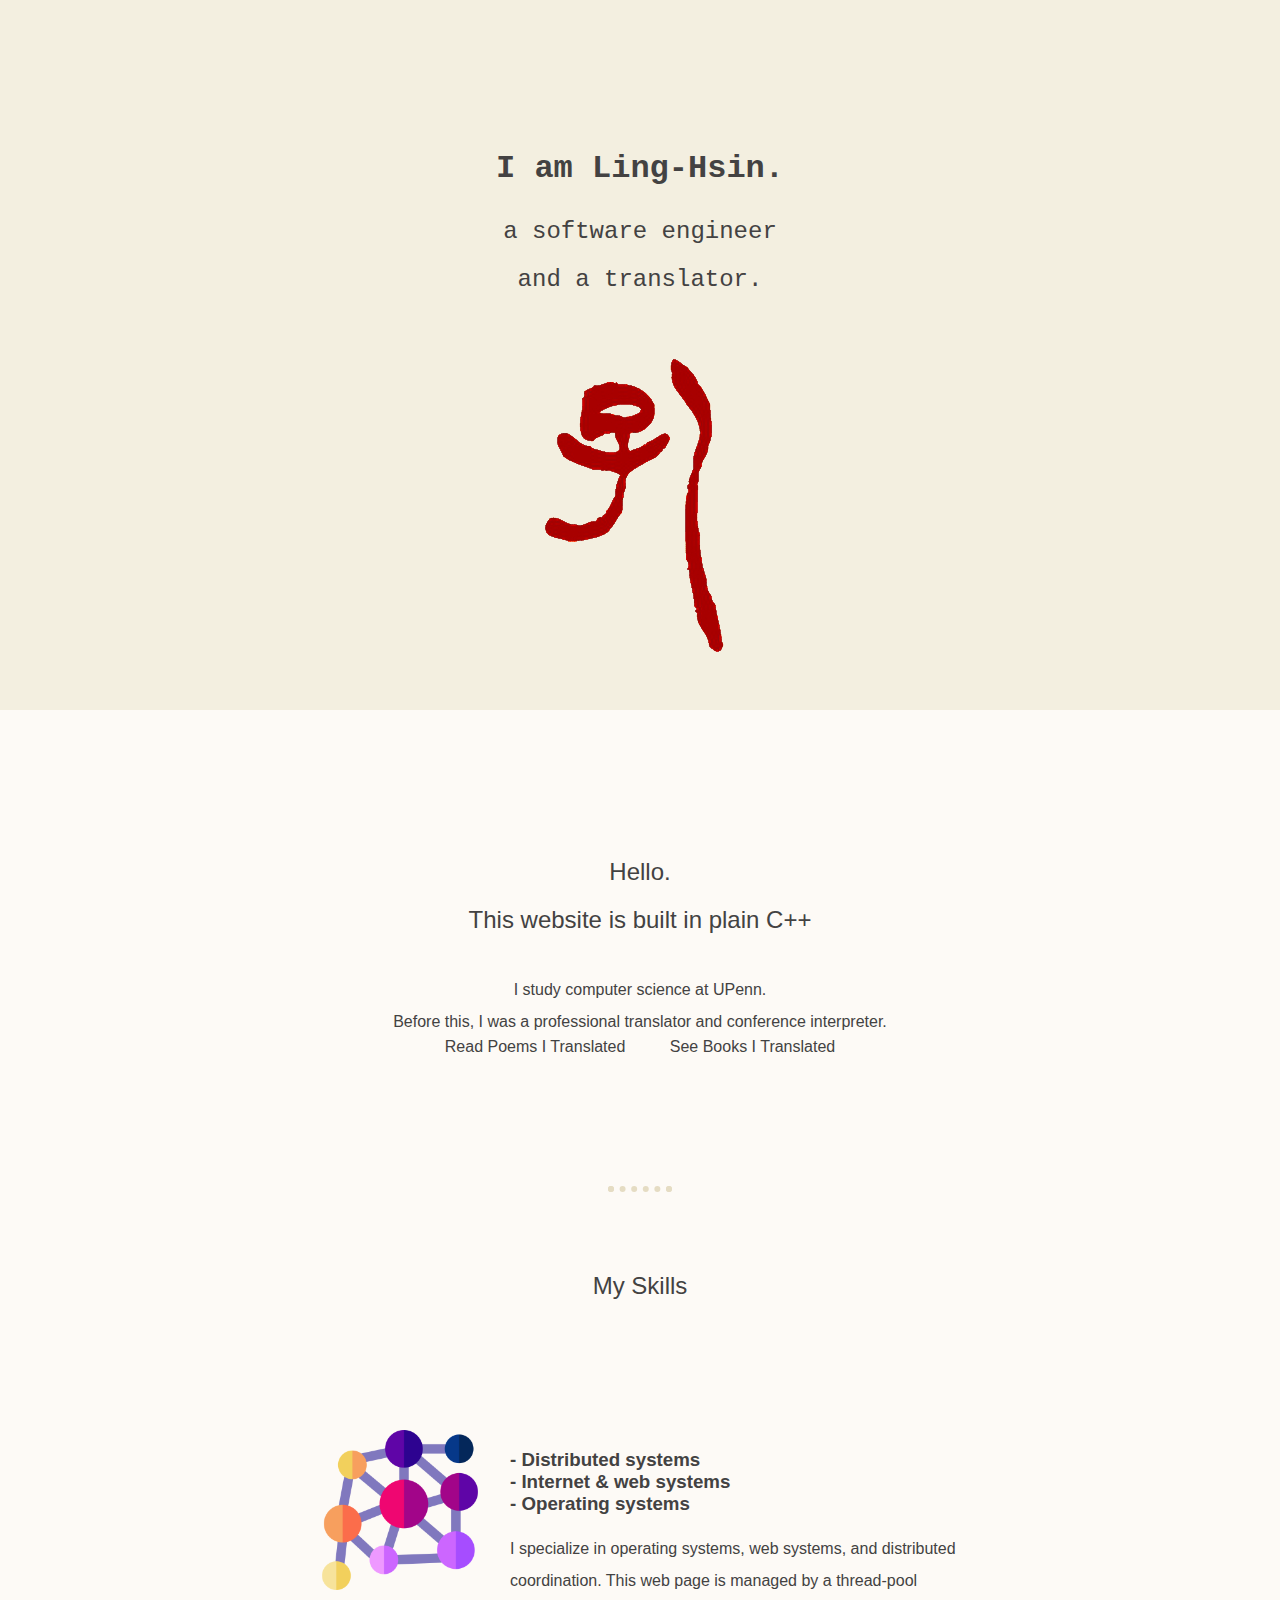
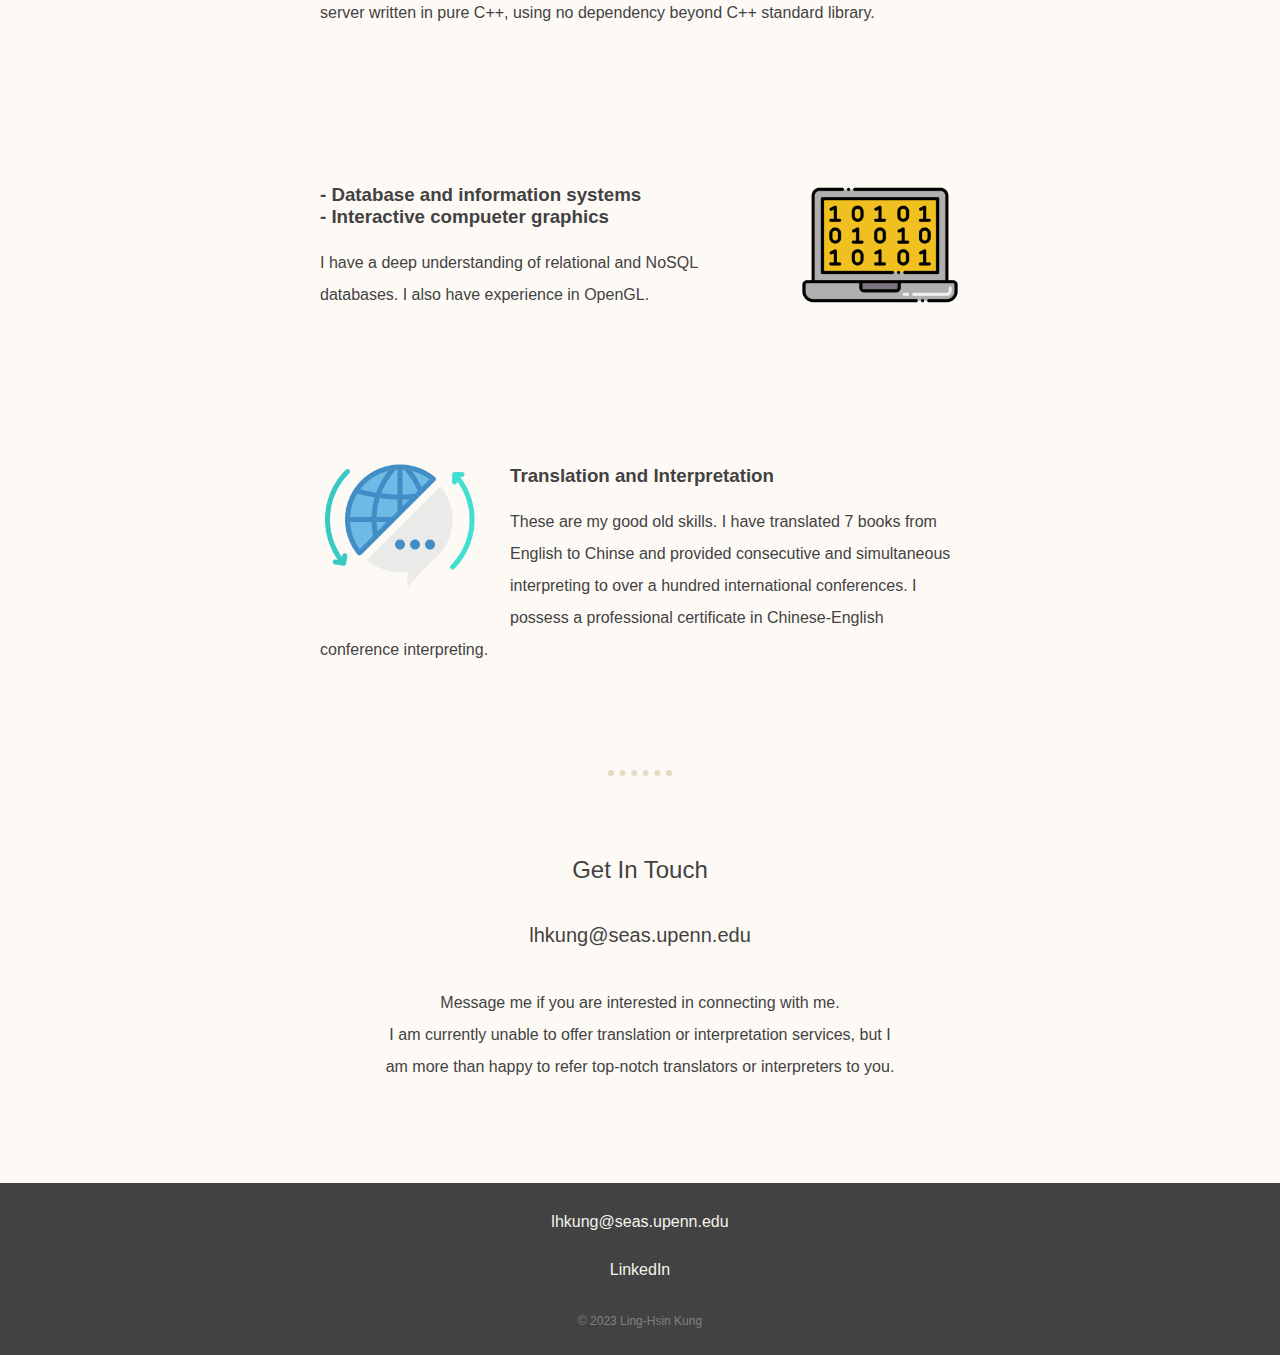
==== commit ef1e00f3: "update" ====
--- a/page/index.html
+++ b/page/index.html
@@ -20,8 +20,8 @@
         <p class="intro">I study computer science at UPenn. <br>Before this, I was a professional translator and conference interpreter.</p>
       </div>
       <div class="buttons-container">
-        <a class="poetry-BTN" href="poetry.html">Read Poems I Translated</a>
-        <a class="books-BTN" href="translated.html">See Books I Translated</a>
+        <a class="BTN" href="poetry.html">Read Poems I Translated</a>
+        <a class="BTN" href="translated.html">See Books I Translated</a>
       </div>
       <hr>
       <div class="skills">
